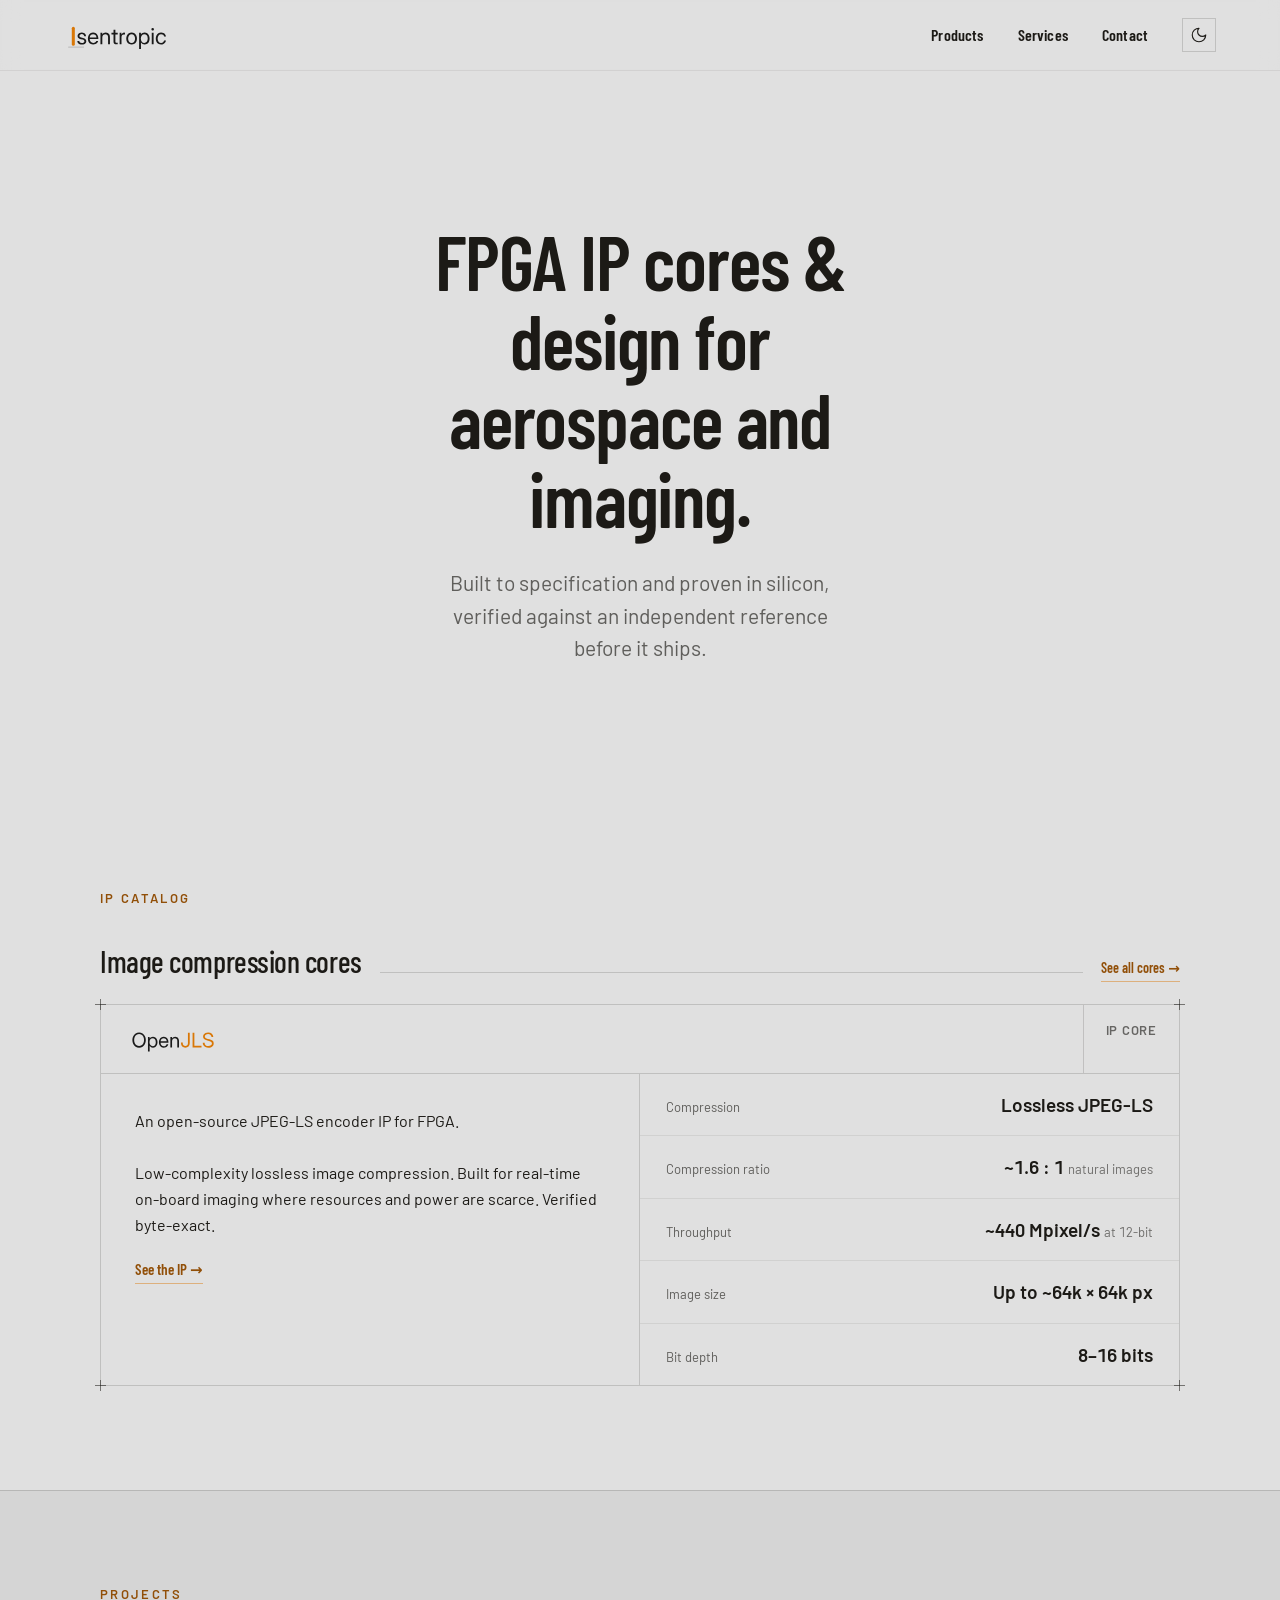
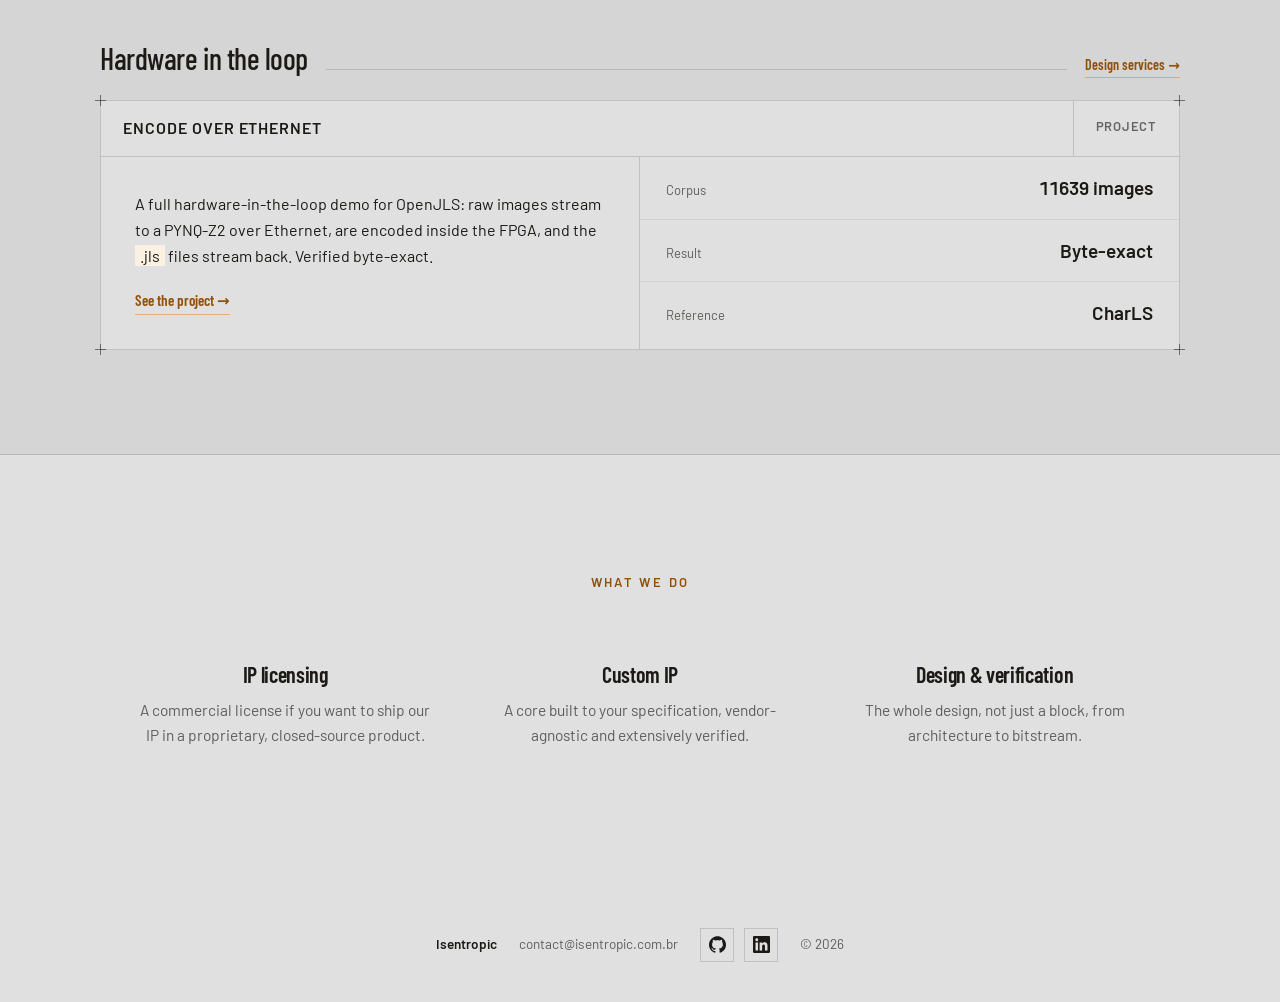
==== export/index.html @ cbfcae7f "Bump OpenJLS to v1.5 and refresh the figures ~440 MHz headline, latency, resources, verification cou" ====
<!doctype html>
<html lang="en">
<head>
<meta charset="utf-8">
<meta name="viewport" content="width=device-width, initial-scale=1">
<meta name="color-scheme" content="light dark">
<meta name="darkreader-lock">
<style>
/* Industry — design-system tokens and component classes. This file is the source of truth for the system's look; retune it here and see readme.md. */
@import url('https://fonts.googleapis.com/css2?family=Barlow:wght@400;500;700&family=Barlow+Condensed:wght@400;600&display=swap');

:root {
  --color-bg: #f2f2f3;
  --color-surface: #e9e9ea;
  --color-text: #1d1f20;
  --color-accent: #5980a6;
  --color-accent-2: #728fab;
  --color-divider: color-mix(in srgb, #1d1f20 16%, transparent);

  /* Tonal ramps — generated in OKLCH on one shared lightness scale, so the
     same step of any role matches the others in visual value. */
  --color-neutral-100: #f5f5f8;
  --color-neutral-200: #e7e7ea;
  --color-neutral-300: #d4d4d7;
  --color-neutral-400: #b7b7ba;
  --color-neutral-500: #98989b;
  --color-neutral-600: #7a7a7d;
  --color-neutral-700: #5d5d60;
  --color-neutral-800: #424244;
  --color-neutral-900: #2b2b2d;

  --color-accent-100: #eef6ff;
  --color-accent-200: #d6ebff;
  --color-accent-300: #b5d9fd;
  --color-accent-400: #94bce3;
  --color-accent-500: #749dc4;
  --color-accent-600: #597ea3;
  --color-accent-700: #416180;
  --color-accent-800: #2c455d;
  --color-accent-900: #1d2d3d;

  --color-accent-2-100: #eef6ff;
  --color-accent-2-200: #d6ebff;
  --color-accent-2-300: #bdd8f2;
  --color-accent-2-400: #9ebbd8;
  --color-accent-2-500: #7e9cb8;
  --color-accent-2-600: #627d98;
  --color-accent-2-700: #486077;
  --color-accent-2-800: #314457;
  --color-accent-2-900: #1f2d3a;

  --font-heading: "Barlow Condensed", system-ui, sans-serif;
  --font-heading-weight: 600;
  --font-body: "Barlow", system-ui, sans-serif;

  --space-1: 3.4px;
  --space-2: 6.8px;
  --space-3: 10.2px;
  --space-4: 13.6px;
  --space-6: 20.4px;
  --space-8: 27.2px;

  --radius-sm: 2px;
  --radius-md: 4px;
  --radius-lg: 7px;

  /* Elevation — derived from the ground: soft ink-tinted shadows on a
     light theme, a hairline edge + ambient darkness on a dark one. */
  --shadow-sm: 0 1px 2px color-mix(in srgb, #2b2b2d 14%, transparent);
  --shadow-md: 0 3px 10px color-mix(in srgb, #2b2b2d 16%, transparent);
  --shadow-lg: 0 12px 32px color-mix(in srgb, #2b2b2d 22%, transparent);
}

body {
  background: var(--color-bg);
  color: var(--color-text);
  font-family: var(--font-body);
}
h1, h2, h3, h4 { font-family: var(--font-heading); font-weight: var(--font-heading-weight); }

.blueprint {
  position: relative;
  border: 1px solid var(--color-divider);
  border-radius: 0;
}
/* The overlay image treatments (halftone, duotone) clip their overlay
   (overflow:hidden); a blueprint wrapper draws its registration marks
   outside the box, so when both classes share a wrapper the frame must
   win. */
.blueprint.halftone, .blueprint.plate, .blueprint.duotone { overflow: visible; }
.blueprint > .corner {
  position: absolute; width: 11px; height: 11px;
  color: color-mix(in srgb, var(--color-text) 55%, transparent);
}
.blueprint > .corner::before, .blueprint > .corner::after {
  content: ""; position: absolute; background: currentColor;
}
.blueprint > .corner::before { left: 5px; top: 0; width: 1px; height: 100%; }
.blueprint > .corner::after  { top: 5px; left: 0; width: 100%; height: 1px; }
.blueprint > .corner.tl { top: -6px; left: -6px; }
.blueprint > .corner.tr { top: -6px; right: -6px; }
.blueprint > .corner.bl { bottom: -6px; left: -6px; }
.blueprint > .corner.br { bottom: -6px; right: -6px; }

.duotone{position:relative;overflow:hidden}
.duotone::after{content:"";position:absolute;inset:0;pointer-events:none;
  background:var(--color-accent);mix-blend-mode:color}

/* ══════════════════════════════════════════════════════════════════════════
   Components — built with the tokens above. Plain CSS
   on plain HTML: no JavaScript, no build step. Each class is documented in
   readme.md and demonstrated in foundations/ and components/.
   ══════════════════════════════════════════════════════════════════════ */

*, *::before, *::after { box-sizing: border-box; }
body { margin: 0; font-size: 15px; line-height: 1.55; font-weight: 400; }
h1, h2, h3, h4, h5, h6 {
  font-family: var(--font-heading); font-weight: var(--font-heading-weight);
  line-height: 1.12; letter-spacing: -0.015em; margin: 0 0 var(--space-2);
}
h1 { font-size: 42px; }
h2 { font-size: 32px; }
h3 { font-size: 25px; }
h4 { font-size: 20px; }
h5 { font-size: 16px; }
h6 { font-size: 13px; }
h6 { letter-spacing: 0.08em; text-transform: uppercase; }
p { margin: 0 0 var(--space-3); }
a { color: var(--color-accent); text-underline-offset: 3px; }
img { display: block; max-width: 100%; }
figure { margin: 0; }
figcaption {
  font-size: 11px; margin-top: var(--space-1);
  color: color-mix(in srgb, var(--color-text) 55%, transparent);
}
.text-muted { color: color-mix(in srgb, var(--color-text) 55%, transparent); }
:focus { outline: none; }
:focus-visible { outline: 2px solid var(--color-accent); outline-offset: 2px; }
::selection { background: color-mix(in srgb, var(--color-accent) 30%, transparent); }

/* — rules — */
.hr {
  height: 1px; border: 0; margin: var(--space-4) 0;
  background: var(--color-divider);
}

/* — buttons — */
.btn {
  display: inline-flex; align-items: center; justify-content: center; gap: 6px;
  cursor: pointer; text-decoration: none;
  font-family: var(--font-heading); font-weight: var(--font-heading-weight);
  font-size: 14px; line-height: 1.2; color: var(--color-text); /* matches the .input's 14px —
     the pair sits side by side in sign-up rows */
  background: transparent; border: 1px solid transparent;
  padding: var(--space-2) calc(var(--space-3) * 1.2);
  border-radius: var(--radius-md);
}
.btn svg { display: block; }
.btn:disabled { opacity: 0.45; cursor: not-allowed; }
.btn-primary { background: var(--color-accent); color: var(--color-bg); }
.btn-primary:hover { background: var(--color-accent-600); }
.btn-primary:active { background: var(--color-accent-700); }
.btn-secondary { border-color: var(--color-divider); }
.btn-secondary:hover { background: color-mix(in srgb, var(--color-text) 7%, transparent); }
.btn-secondary:active { background: color-mix(in srgb, var(--color-text) 14%, transparent); }
.btn-ghost { color: var(--color-accent); padding-inline: var(--space-1); }
.btn-ghost:hover { background: color-mix(in srgb, var(--color-accent) 10%, transparent); }
.btn-ghost:active { background: color-mix(in srgb, var(--color-accent) 18%, transparent); }
.btn-icon { width: 36px; height: 36px; padding: 0; }
.btn-block { width: 100%; margin-top: var(--space-2); }

/* — forms — */
.field > label {
  display: block; font-size: 12px; margin-bottom: 5px;
  color: color-mix(in srgb, var(--color-text) 70%, transparent);
}
.input {
  width: 100%; min-height: 36px; padding: 6px 10px; font: inherit;
  font-size: 14px; color: var(--color-text); caret-color: var(--color-accent);
  background: var(--color-surface);
  border: 1px solid var(--color-divider); border-radius: var(--radius-md);
}
.input:hover { border-color: color-mix(in srgb, var(--color-text) 45%, transparent); }
.input:focus-visible { border-color: var(--color-accent); outline-offset: 0; }
textarea.input { min-height: 90px; resize: vertical; }
.radio { display: inline-flex; align-items: center; gap: 8px; cursor: pointer; font-size: 14px; }
.radio input, .seg-opt input {
  position: absolute; opacity: 0; width: 0; height: 0; pointer-events: none;
}
.radio .dot {
  width: 16px; height: 16px; flex: none; border-radius: 50%;
  border: 1.5px solid var(--color-divider);
}
.radio:hover .dot { border-color: var(--color-accent); }
.radio input:checked + .dot {
  border-color: var(--color-accent); background: var(--color-accent);
  box-shadow: inset 0 0 0 4px var(--color-bg);
}
.radio input:focus-visible + .dot { outline: 2px solid var(--color-accent); outline-offset: 2px; }
.seg {
  display: inline-flex; overflow: hidden;
  border: 1px solid var(--color-divider); border-radius: var(--radius-md);
}
.seg-opt {
  display: inline-flex; align-items: center; gap: 6px;
  padding: 7px 12px; font-size: 13px; cursor: pointer;
}
.seg-opt + .seg-opt { border-left: 1px solid var(--color-divider); }
.seg-opt:has(input:checked) { background: var(--color-accent); color: var(--color-bg); }
.seg-opt:not(:has(input:checked)):hover { background: color-mix(in srgb, var(--color-text) 7%, transparent); }
.seg-opt:has(input:focus-visible) { outline: 2px solid var(--color-accent); outline-offset: -2px; }

/* — cards — */
.card {
  display: flex; flex-direction: column; gap: var(--space-2);
  padding: var(--space-3); border-radius: var(--radius-md); background: var(--color-surface);
}
.card-kicker { font-size: 10px; letter-spacing: 0.1em; text-transform: uppercase; color: var(--color-accent); }
.card-title {
  font-family: var(--font-heading); font-weight: var(--font-heading-weight);
  font-size: 17px; line-height: 1.2;
}
.card-body { margin: 0; font-size: 13px; opacity: 0.8; flex: 1; }
.card-meta {
  display: flex; align-items: center; gap: 6px; font-size: 11px;
  color: color-mix(in srgb, var(--color-text) 50%, transparent);
}
.elev-sm { box-shadow: var(--shadow-sm); }
.elev-md { box-shadow: var(--shadow-md); }
.elev-lg { box-shadow: var(--shadow-lg); }

/* — tags — */
.tag {
  display: inline-flex; align-items: center; font-size: 11px;
  letter-spacing: 0.02em; padding: 3px 10px;
  border-radius: calc(var(--radius-md) * 0.75);
}
.tag-accent { background: var(--color-accent-100); color: var(--color-accent-800); }
.tag-accent-2 { background: var(--color-accent-2-100); color: var(--color-accent-2-800); }
.tag-neutral { background: var(--color-neutral-100); color: var(--color-neutral-800); }
.tag-outline { border: 1px solid var(--color-accent); color: var(--color-accent); }

/* — navigation — */
.nav {
  display: flex; align-items: center; gap: var(--space-4);
  padding: var(--space-3) var(--space-4);
  border-bottom: none;
}
.nav-brand {
  font-family: var(--font-heading); font-weight: var(--font-heading-weight);
  font-size: 18px; margin-right: auto;
}
.nav a { color: inherit; text-decoration: none; font-size: 14px; }
.nav a:hover, .nav a[aria-current='page'] { color: var(--color-accent); }

/* — tables — */
.table { width: 100%; border-collapse: collapse; font-size: 14px; }
.table th {
  text-align: left; font-size: 11px; letter-spacing: 0.08em; text-transform: uppercase;
  color: color-mix(in srgb, var(--color-text) 60%, transparent);
  padding: var(--space-2); border-bottom: 1px solid var(--color-divider);
}
.table td {
  padding: var(--space-2);
  border-bottom: 1px solid color-mix(in srgb, var(--color-text) 8%, transparent);
}
.table tbody tr:hover { background: color-mix(in srgb, var(--color-text) 4%, transparent); }

/* — dialog — */
.dialog-backdrop {
  position: fixed; inset: 0; display: grid; place-items: center;
  padding: var(--space-4);
  background: color-mix(in srgb, var(--color-neutral-900) 50%, transparent);
}
.dialog {
  width: min(440px, 100%); display: flex; flex-direction: column; gap: var(--space-3);
  padding: var(--space-4); border-radius: var(--radius-lg);
  background: var(--color-surface); box-shadow: var(--shadow-lg);
}
.dialog-title {
  font-family: var(--font-heading); font-weight: var(--font-heading-weight);
  font-size: 20px;
}
.dialog-body { font-size: 14px; opacity: 0.85; }
.dialog-actions { display: flex; justify-content: flex-end; gap: var(--space-2); margin-top: var(--space-2); }

/* — blueprint frame: components are wireframe objects (see .blueprint
     and .corner above) — square, transparent, hairline-bordered — */
.card, .btn, .input, .tag, .seg, .dialog { border-radius: 0; }
.card, .dialog { background: transparent; border: 1px solid var(--color-divider); }
.btn { border: 1px solid var(--color-divider); }
.btn-primary { border-color: var(--color-accent); }
.btn-ghost { border-color: transparent; }


/* isentropic — site chrome and layout.
   Tokens come from the Industry design system (_ds/industry-…/styles.css).
   Nothing here invents color, type or spacing: it only adds page-level
   chrome the system has no component for. */

:root{ --edge:clamp(28px,5vw,88px); }

/* Warm retune of the Industry palette.
   Industry's structure, type and components are untouched — only the color
   tokens are re-pointed, which is how the system says to change its look.
   Steel #5980a6 on cool grey becomes amber on neutral grey; the ramps keep
   Industry's perceptual lightness steps so every component still resolves.
   Note: amber is a light accent, so the solid primary button carries a
   near-black label (5.46:1) rather than a white one (3.3:1 — fails AA).
   The light ground is #e0e0e0, a step darker than the paper it replaced, so
   accent-700 (link text) is darkened to #914f08 to hold 4.78:1 against it. */
:root{
  --color-bg:#e0e0e0; --color-surface:#d5d5d5; --color-text:#1c1a16;
  --color-divider:color-mix(in srgb,#1c1a16 16%,transparent);

  --color-accent:#d97706;
  --color-accent-100:#faf1e3; --color-accent-200:#f5dcb9; --color-accent-300:#edc187;
  --color-accent-400:#e5a04a; --color-accent-500:#d97706; --color-accent-600:#bd6706;
  --color-accent-700:#914f08; --color-accent-800:#6f3d0c; --color-accent-900:#48290c;

  --color-accent-2:#d97706;
  --color-accent-2-100:#faf1e3; --color-accent-2-200:#f5dcb9; --color-accent-2-300:#edc187;
  --color-accent-2-400:#e5a04a; --color-accent-2-500:#d97706; --color-accent-2-600:#bd6706;
  --color-accent-2-700:#9a5408; --color-accent-2-800:#6f3d0c; --color-accent-2-900:#48290c;

  --color-neutral-100:#f4f0ea; --color-neutral-200:#e8e1d6; --color-neutral-300:#d7cdbe;
  --color-neutral-400:#bcaf9c; --color-neutral-500:#9d907c; --color-neutral-600:#7e7362;
  --color-neutral-700:#605749; --color-neutral-800:#443e34; --color-neutral-900:#2c2820;
}

/* ---- large-display scaling ----
   Every size in this sheet and in Industry's tokens is in px, so a 2560px
   display renders the same physical page as a 1440px one: the measure holds,
   half the screen becomes margin and the type reads small. Zooming the root
   scales the whole board at once — type, spacing, hairlines and the plate
   frames all keep their exact proportions, which retuning tokens one by one
   would not. Steps are gentle and only start above the design width. */
@media (min-width:1680px){ html{ zoom:1.12; } }
@media (min-width:2000px){ html{ zoom:1.25; } }
@media (min-width:2400px){ html{ zoom:1.38; } }
@media (min-width:3000px){ html{ zoom:1.55; } }

:root{color-scheme:light;}
html[data-theme="dark"]{color-scheme:dark;}

/* ---- dark theme ----
   Same retune move as the block above: only color tokens are re-pointed, so
   every Industry component and every color-mix() in this sheet resolves
   without change. The ground goes warm near-black and the ink warm paper.

   The accent ramp is not simply reversed — each step is set to do its job on
   the dark ground, matching the role it plays on the light one:
     100–300  tinted fills and hovers      -> deep, so they sit under the text
     400      button hover (lightens)      -> lighter than the base
     600      button pressed (deepens)     -> deeper than the base
     700      accent text, links, tags     -> light amber, 8.9:1 on the ground
     800      link hover (lifts further)   -> lighter still
   The solid primary button keeps a near-black label in both themes. */
html[data-theme="dark"]{
  --color-bg:#16130e; --color-surface:#1f1b14; --color-text:#e0e0e0;
  --color-divider:color-mix(in srgb,#e0e0e0 16%,transparent);

  --color-accent:#e08b23;
  --color-accent-100:#2a1c0b; --color-accent-200:#3d280d; --color-accent-300:#5c3d12;
  --color-accent-400:#f0bd7c; --color-accent-500:#e08b23; --color-accent-600:#c07216;
  --color-accent-700:#eeb367; --color-accent-800:#f5d1a3; --color-accent-900:#faead6;

  --color-accent-2:#e08b23;
  --color-accent-2-100:#2a1c0b; --color-accent-2-200:#3d280d; --color-accent-2-300:#5c3d12;
  --color-accent-2-400:#f0bd7c; --color-accent-2-500:#e08b23; --color-accent-2-600:#c07216;
  --color-accent-2-700:#eeb367; --color-accent-2-800:#f5d1a3; --color-accent-2-900:#faead6;

  --color-neutral-100:#1b1813; --color-neutral-200:#272319; --color-neutral-300:#3a3428;
  --color-neutral-400:#524a3a; --color-neutral-500:#7a7060; --color-neutral-600:#9d9382;
  --color-neutral-700:#bdb4a2; --color-neutral-800:#d9d1c2; --color-neutral-900:#efe9dd;
}
/* The amber fill is light in both themes, so its label stays near-black. */
html[data-theme="dark"] .btn-lg,
html[data-theme="dark"] .btn-lg:hover,
html[data-theme="dark"] .btn-lg:active,
html[data-theme="dark"] .btn-primary,
html[data-theme="dark"] .btn-primary:hover,
html[data-theme="dark"] .btn-primary:active{color:#16130e;}
/* Photographs are lit for paper; ease them back on the dark ground. */
html[data-theme="dark"] .bench-panel img{filter:brightness(0.84) contrast(1.04);}

html{scroll-behavior:smooth;}
body{background:var(--color-bg);color:var(--color-text);margin:0;-webkit-font-smoothing:antialiased;text-wrap:pretty;}
a{color:var(--color-accent-700);}
a:hover{color:var(--color-accent-800);}

/* ---- chrome ---- */
.site-nav{display:flex;align-items:center;gap:36px;}
/* The wordmark is a flat SVG with baked ink, so it ships in two cuts. */
.wm-dark{display:none;}
html[data-theme="dark"] .wm-light{display:none;}
html[data-theme="dark"] .wm-dark{display:block;}
.theme-btn{display:inline-grid;place-items:center;width:34px;height:34px;padding:0;border:1px solid var(--color-divider);background:transparent;color:var(--color-text);cursor:pointer;border-radius:0;transition:background .18s,border-color .18s,color .18s;}
.theme-btn > svg{grid-area:1/1;}
.theme-btn:hover{background:color-mix(in srgb,var(--color-accent) 12%,transparent);border-color:var(--color-accent);color:var(--color-accent-700);}
.theme-btn:focus-visible{outline:2px solid var(--color-accent);outline-offset:2px;}
.theme-btn .ico-sun{display:none;}
html[data-theme="dark"] .theme-btn .ico-sun{display:block;}
html[data-theme="dark"] .theme-btn .ico-moon{display:none;}
.nav-links{display:flex;align-items:center;gap:34px;}
.nlink{position:relative;color:var(--color-text);text-decoration:none;font-family:var(--font-heading);font-size:16px;font-weight:var(--font-heading-weight);letter-spacing:0.01em;transition:color .18s;}
.nlink:hover,.nlink[data-active]{color:var(--color-accent-700);}
.cta{color:var(--color-accent-700);text-decoration:none;font-family:var(--font-heading);font-weight:var(--font-heading-weight);border-bottom:1px solid color-mix(in srgb,var(--color-accent) 45%,transparent);padding-bottom:2px;transition:border-color .18s;}
.cta:hover{border-color:var(--color-accent);}
.hero-h{font-family:var(--font-heading);font-weight:var(--font-heading-weight);font-size:clamp(44px,6.6vw,76px);line-height:1.04;}
.sec-num{font-size:12px;letter-spacing:0.16em;text-transform:uppercase;color:var(--color-accent-700);font-weight:600;font-feature-settings:'tnum' 1;}
.kicker{font-size:12px;letter-spacing:0.16em;text-transform:uppercase;color:var(--color-accent-700);font-weight:600;}
.wrap{max-width:940px;margin:0 auto;}

/* ---- social ---- */
.social{display:inline-flex;align-items:center;gap:10px;}
.sico{display:inline-grid;place-items:center;width:34px;height:34px;border:1px solid var(--color-divider);color:var(--color-text);text-decoration:none;transition:background .18s,border-color .18s,color .18s;}
.sico:hover{background:color-mix(in srgb,var(--color-accent) 12%,transparent);border-color:var(--color-accent);color:var(--color-accent-700);}
.sico:focus-visible{outline:2px solid var(--color-accent);outline-offset:2px;}

/* ---- controls ---- */
.btn-lg{position:relative;display:inline-flex;align-items:center;justify-content:center;gap:8px;font-family:var(--font-heading);font-weight:var(--font-heading-weight);font-size:17px;letter-spacing:0.01em;padding:15px 32px;text-decoration:none;background:var(--color-accent);color:var(--color-text);border:1px solid var(--color-accent);border-radius:0;transition:background .18s,border-color .18s;}
.btn-lg:hover{background:var(--color-accent-400);border-color:var(--color-accent-400);color:var(--color-text);}
.btn-lg:active{background:var(--color-accent-600);border-color:var(--color-accent-600);color:var(--color-text);}
.btn-lg:focus-visible{outline:2px solid var(--color-accent);outline-offset:3px;}
.caro-btn{display:inline-flex;align-items:center;justify-content:center;width:44px;height:44px;border:1px solid var(--color-divider);background:transparent;cursor:pointer;color:var(--color-text);transition:background .18s,border-color .18s;}
.caro-btn:hover{background:color-mix(in srgb,var(--color-accent) 10%,transparent);border-color:var(--color-accent);}
.caro-btn:focus-visible{outline:2px solid var(--color-accent);outline-offset:2px;}
.dot{width:28px;height:28px;display:inline-grid;place-items:center;padding:0;border:0;background:none;cursor:pointer;appearance:none;-webkit-appearance:none;}
.dot::before{content:"";width:9px;height:9px;border:1px solid var(--color-accent-700);background:transparent;transition:background .18s;}
.dot[data-on="1"]::before{background:var(--color-accent-700);}
.dot:focus-visible{outline:2px solid var(--color-accent);outline-offset:0;}

/* Same pairing problem as .btn-lg: Industry's .btn-primary is an accent fill
   with a --color-bg label, which on the warm amber measures 2.80:1. The label
   goes dark (5.45:1) and hover lightens rather than darkens, to suit it. */
.btn-primary{color:var(--color-text);}
.btn-primary:hover{background:var(--color-accent-400);border-color:var(--color-accent-400);color:var(--color-text);}
.btn-primary:active{background:var(--color-accent-600);border-color:var(--color-accent-600);color:var(--color-text);}

/* Industry's .tag-outline draws label and border in --color-accent. On the
   warm ground that measures 2.80:1 — below AA for an 11px label and below the
   3:1 UI-boundary minimum. The system's own rule is that paragraph-size accent
   text takes a deep ramp step, so tags use accent-700 (5.07:1). */
.tag-outline{color:var(--color-accent-700);border-color:var(--color-accent-700);}

/* ---- tables ---- */
.spec-tbl{width:100%;border-collapse:collapse;}
.spec-tbl td{padding:15px 0;border-bottom:1px solid color-mix(in srgb,var(--color-text) 9%,transparent);vertical-align:baseline;font-size:15.5px;line-height:1.5;}
.spec-tbl td:first-child{width:34%;color:color-mix(in srgb,var(--color-text) 62%,transparent);padding-right:24px;}
.spec-tbl td:last-child{font-weight:500;}
.spec-tbl tr:last-child td{border-bottom:0;}

/* ---- image plates: Industry duotone inside a blueprint frame ---- */
.plate-fig{margin:0;display:flex;flex-direction:column;gap:12px;}
.bench-pair{display:grid;grid-template-columns:1fr 1fr;gap:1px;background:var(--color-divider);}
.bench-panel{position:relative;overflow:hidden;min-width:0;}
.bench-panel .duotone{width:100%;height:100%;}
.bench-panel img{width:100%;height:100%;object-fit:cover;display:block;}
.bench-tag{position:absolute;left:10px;bottom:9px;z-index:2;font-size:11px;letter-spacing:0.13em;
  text-transform:uppercase;font-weight:600;color:var(--color-bg);
  background:color-mix(in srgb,var(--color-neutral-900) 82%,transparent);padding:4px 8px;}
.bench-link{position:absolute;z-index:3;left:50%;top:50%;transform:translate(-50%,-50%);
  font-size:11px;letter-spacing:0.16em;text-transform:uppercase;font-weight:600;
  color:var(--color-text);background:var(--color-bg);padding:5px 9px;
  border:1px solid var(--color-accent-700);white-space:nowrap;}
@media (max-width:640px){
  .bench-pair{grid-template-columns:1fr;}
  .bench-panel{height:210px !important;}
}
/* Charts hold their own minimum width: below it the axis labels stop being
   legible, so the figure pans horizontally instead of shrinking to nothing. */
.chart-scroll{overflow-x:auto;overflow-y:hidden;-webkit-overflow-scrolling:touch;}
.chart-scroll > svg{min-width:620px;}
.plate-fig > .plate-cap{order:-1;}
.plate-cap{font-size:12px;letter-spacing:0.14em;text-transform:uppercase;color:color-mix(in srgb,var(--color-text) 66%,transparent);font-weight:600;}

/* ---- layout primitives (in CSS so they can collapse responsively) ---- */
.g-2{display:grid;grid-template-columns:1fr 1fr;}
.g-3{display:grid;grid-template-columns:repeat(3,1fr);}
.g-5{display:grid;grid-template-columns:repeat(5,1fr);}
.g-split{display:grid;grid-template-columns:1.15fr 0.85fr;}
.cell{padding:44px;}
.cell-m{padding:38px;}
.cell-s{padding:34px;}
.divide-r{border-right:1px solid var(--color-divider);}

@media(max-width:980px){
  /* 5 stages never divide evenly into 3 or 2 columns — let the last one span
     the remainder so the strip doesn't end on a dead tile. */
  .g-5{grid-template-columns:repeat(3,1fr);}
  .g-5 > :last-child{grid-column:span 2;}
}
@media(max-width:900px){
  .g-2,.g-3,.g-split{grid-template-columns:1fr;}
  .divide-r{border-right:0;border-bottom:1px solid var(--color-divider);}
}
@media(max-width:700px){
  .site-nav{flex-wrap:wrap;gap:8px 24px;}
  .nav-links{width:100%;gap:26px;}
  .g-5{grid-template-columns:1fr 1fr;}
}
@media(max-width:640px){
  .cell,.cell-m,.cell-s{padding:26px 22px;}
  .spec-tbl td:first-child{width:42%;padding-right:16px;}
}
@media(max-width:460px){
  .g-5{grid-template-columns:1fr;}
  .g-5 > :last-child{grid-column:auto;}
}

</style>
<script>
/* isentropic — theme switch.
   Applies the saved (or system) theme to <html data-theme> before the page
   paints, and delegates clicks on any [data-theme-toggle] control. Loaded
   from every page's <helmet>; the guard keeps the listener single. */
(function () {
  var KEY = 'isentropic-theme';
  var root = document.documentElement;
  var saved = null;
  try { saved = localStorage.getItem(KEY); } catch (e) {}
  var system = window.matchMedia && matchMedia('(prefers-color-scheme: dark)').matches ? 'dark' : 'light';
  root.setAttribute('data-theme', saved === 'dark' || saved === 'light' ? saved : system);

  if (window.__isentropicThemeBound) return;
  window.__isentropicThemeBound = true;
  document.addEventListener('click', function (e) {
    var btn = e.target && e.target.closest && e.target.closest('[data-theme-toggle]');
    if (!btn) return;
    var next = root.getAttribute('data-theme') === 'dark' ? 'light' : 'dark';
    root.setAttribute('data-theme', next);
    try { localStorage.setItem(KEY, next); } catch (err) {}
  });
})();
</script>
<link rel="icon" href="assets/isentropic-icon-512.png">
<title>Isentropic — FPGA IP cores &amp; design for aerospace and imaging</title>
<meta name="description" content="Isentropic builds high-technology FPGA hardware for imaging and aerospace: FPGA design &amp; verification services and licensable IP cores including OpenJLS, a JPEG-LS encoder for FPGAs.">
<link rel="canonical" href="https://isentropic.com.br/">
<meta property="og:type" content="website">
<meta property="og:site_name" content="Isentropic">
<meta property="og:title" content="Isentropic — FPGA IP cores &amp; design for aerospace and imaging">
<meta property="og:description" content="FPGA design &amp; verification and IP cores for imaging and aerospace, built with engineering rigor.">
<meta property="og:image" content="https://isentropic.com.br/assets/og-card.png">
<meta property="og:image:width" content="1200">
<meta property="og:image:height" content="630">
<meta property="og:image:type" content="image/png">
<meta property="og:image:alt" content="Isentropic — FPGA IP cores &amp; design for aerospace and imaging">
<meta property="og:url" content="https://isentropic.com.br/">
<meta name="twitter:card" content="summary_large_image">
<meta name="twitter:image" content="https://isentropic.com.br/assets/og-card.png">
<meta name="twitter:image:alt" content="Isentropic — FPGA IP cores &amp; design for aerospace and imaging">
<script type="application/ld+json">
{"@context":"https://schema.org","@type":"Organization","name":"Isentropic","url":"https://isentropic.com.br/","logo":"https://isentropic.com.br/assets/isentropic-icon-512.png","sameAs":["https://github.com/isentropic-fpga","https://www.linkedin.com/company/isentropic-fpga/"],"email":"contact@isentropic.com.br","description":"FPGA design & verification and IP cores for the imaging and aerospace industry.","knowsAbout":["FPGA design","Hardware verification","JPEG-LS","Image compression","Aerospace electronics"]}
</script>
<link rel="preconnect" href="https://fonts.googleapis.com">
<link rel="preconnect" href="https://fonts.gstatic.com" crossorigin="">
</head>
<body>
<div style="min-height:100%;display:flex;flex-direction:column;">
  <nav class="site-nav" style="padding:14px var(--edge);position:sticky;top:0;background:color-mix(in srgb,var(--color-bg) 88%,transparent);backdrop-filter:blur(10px);z-index:10;border-bottom:1px solid color-mix(in srgb,var(--color-text) 7%,transparent);">
    <a href="/" aria-label="Isentropic — home" style="margin-right:auto;display:flex;align-items:center;"><img class="wm-light" src="assets/isentropic-wordmark.svg" alt="" style="height:42px;"><img class="wm-dark" src="assets/isentropic-wordmark-dark.svg" alt="" style="height:42px;"></a>
    <div class="nav-links">
      <a href="/products" class="nlink">Products</a>
      <a href="/services" class="nlink">Services</a>
      <a href="/contact" class="nlink">Contact</a>
      <button type="button" class="theme-btn" data-theme-toggle="" aria-label="Switch color theme" title="Switch color theme">
        <svg class="ico-moon" width="18" height="18" viewBox="0 0 24 24" fill="none" stroke="currentColor" stroke-width="1.5" stroke-linecap="round" stroke-linejoin="round" aria-hidden="true"><path d="M12 3a6 6 0 0 0 9 9 9 9 0 1 1-9-9Z"></path></svg>
        <svg class="ico-sun" width="18" height="18" viewBox="0 0 24 24" fill="none" stroke="currentColor" stroke-width="1.5" stroke-linecap="round" stroke-linejoin="round" aria-hidden="true"><circle cx="12" cy="12" r="4"></circle><path d="M12 2v2"></path><path d="M12 20v2"></path><path d="m4.93 4.93 1.41 1.41"></path><path d="m17.66 17.66 1.41 1.41"></path><path d="M2 12h2"></path><path d="M20 12h2"></path><path d="m6.34 17.66-1.41 1.41"></path><path d="m19.07 4.93-1.41 1.41"></path></svg>
      </button>
    </div>
  </nav>

  <!-- HERO -->
  <section style="padding:150px var(--edge) 130px;display:flex;flex-direction:column;align-items:center;text-align:center;gap:30px;">
    <h1 class="hero-h" style="margin:0;max-width:16ch;">FPGA IP cores &amp; design for aerospace and imaging.</h1>
    <p style="font-size:clamp(18px,2vw,21px);line-height:1.55;font-weight:400;margin:0;max-width:34ch;color:color-mix(in srgb,var(--color-text) 66%,transparent);">Built to specification and proven in silicon, verified against an independent reference before it ships.</p>
    
  </section>


  <!-- INTRO -->
  

  <!-- IP CATALOG -->
  <section style="padding:96px var(--edge) 104px;">
    <div style="max-width:1080px;margin:0 auto;display:flex;flex-direction:column;gap:40px;">
      <h2 style="font-family:var(--font-body);margin:0;font-size:13px;letter-spacing:0.18em;text-transform:uppercase;color:var(--color-accent-700);font-weight:600;">IP catalog</h2>

      <div style="display:flex;flex-direction:column;gap:22px;">
        <div style="display:flex;align-items:baseline;gap:18px;">
          <h3 style="margin:0;font-size:clamp(24px,3vw,30px);font-weight:500;white-space:nowrap;">Image compression cores</h3>
          <span style="flex:1;height:1px;background:var(--color-divider);"></span>
          <a href="/products" class="cta" style="font-size:14px;white-space:nowrap;">See all cores →</a>
        </div>

          <article style="box-sizing:border-box;">
            <div class="blueprint" style="background:var(--color-bg);">
              <i class="corner tl"></i><i class="corner tr"></i><i class="corner bl"></i><i class="corner br"></i>
              <header style="display:flex;flex-wrap:wrap;align-items:stretch;border-bottom:1px solid var(--color-divider);">
                <span style="flex:1;min-width:16ch;padding:15px 22px;font-size:13px;letter-spacing:0.06em;text-transform:uppercase;font-weight:600;display:flex;align-items:center;"><img class="wm-light" src="assets/openjls-wordmark.svg" alt="OpenJLS" style="height:38px;"><img class="wm-dark" src="assets/openjls-wordmark-dark.svg" alt="OpenJLS" style="height:38px;"></span>
                <span style="border-left:1px solid var(--color-divider);padding:15px 22px;font-size:13px;letter-spacing:0.06em;text-transform:uppercase;font-weight:600;color:color-mix(in srgb,var(--color-text) 62%,transparent);white-space:nowrap;">IP Core</span>
              </header>
              <div class="g-2">
                <div class="cell-s divide-r" style="display:flex;flex-direction:column;gap:20px;">
                  <p style="font-size:16px;line-height:1.62;margin:0;">An open-source JPEG-LS encoder IP for FPGA.<br><br>Low-complexity lossless image compression. Built for real-time on-board imaging where resources and power are scarce. Verified byte-exact.</p>
                  <a href="/openjls" class="cta" style="font-size:15px;align-self:flex-start;">See the IP →</a>
                </div>
                <dl style="margin:0;">
                  <div style="display:flex;justify-content:space-between;align-items:baseline;padding:16px 26px;border-bottom:1px solid color-mix(in srgb,var(--color-text) 8%,transparent);">
                    <dt style="font-size:13px;color:color-mix(in srgb,var(--color-text) 66%,transparent);">Compression</dt>
                    <dd style="margin:0;font-size:19px;font-weight:600;">Lossless JPEG-LS</dd>
                  </div>
                  <div style="display:flex;justify-content:space-between;align-items:baseline;padding:16px 26px;border-bottom:1px solid color-mix(in srgb,var(--color-text) 8%,transparent);">
                    <dt style="font-size:13px;color:color-mix(in srgb,var(--color-text) 66%,transparent);">Compression ratio</dt>
                    <dd style="margin:0;font-size:19px;font-weight:600;font-feature-settings:'tnum' 1;">~1.6 : 1 <span style="font-size:13px;font-weight:400;color:color-mix(in srgb,var(--color-text) 58%,transparent);">natural images</span></dd>
                  </div>
                  <div style="display:flex;justify-content:space-between;align-items:baseline;padding:16px 26px;border-bottom:1px solid color-mix(in srgb,var(--color-text) 8%,transparent);">
                    <dt style="font-size:13px;color:color-mix(in srgb,var(--color-text) 66%,transparent);">Throughput</dt>
                    <dd style="margin:0;font-size:19px;font-weight:600;font-feature-settings:'tnum' 1;">~440 Mpixel/s <span style="font-size:13px;font-weight:400;color:color-mix(in srgb,var(--color-text) 58%,transparent);">at 12&#8209;bit</span></dd>
                  </div>
                  <div style="display:flex;justify-content:space-between;align-items:baseline;padding:16px 26px;border-bottom:1px solid color-mix(in srgb,var(--color-text) 8%,transparent);">
                    <dt style="font-size:13px;color:color-mix(in srgb,var(--color-text) 66%,transparent);">Image size</dt>
                    <dd style="margin:0;font-size:19px;font-weight:600;font-feature-settings:'tnum' 1;">Up to ~64k × 64k px</dd>
                  </div>
                  <div style="display:flex;justify-content:space-between;align-items:baseline;padding:16px 26px;">
                    <dt style="font-size:13px;color:color-mix(in srgb,var(--color-text) 66%,transparent);">Bit depth</dt>
                    <dd style="margin:0;font-size:19px;font-weight:600;font-feature-settings:'tnum' 1;">8–16 bits</dd>
                  </div>
                </dl>
              </div>
            </div>
          </article>
      </div>
    </div>
  </section>

  <!-- PROJECTS -->
  <section style="background:var(--color-surface);border-top:1px solid var(--color-divider);border-bottom:1px solid var(--color-divider);padding:96px var(--edge) 104px;">
    <div style="max-width:1080px;margin:0 auto;display:flex;flex-direction:column;gap:40px;">
      <h2 style="font-family:var(--font-body);margin:0;font-size:13px;letter-spacing:0.18em;text-transform:uppercase;color:var(--color-accent-700);font-weight:600;">Projects</h2>

      <div style="display:flex;flex-direction:column;gap:22px;">
        <div style="display:flex;align-items:baseline;gap:18px;">
          <h3 style="margin:0;font-size:clamp(24px,3vw,30px);font-weight:500;white-space:nowrap;">Hardware in the loop</h3>
          <span style="flex:1;height:1px;background:var(--color-divider);"></span>
          <a href="/services" class="cta" style="font-size:14px;white-space:nowrap;">Design services →</a>
        </div>

          <article style="box-sizing:border-box;">
            <div class="blueprint" style="background:var(--color-bg);">
              <i class="corner tl"></i><i class="corner tr"></i><i class="corner bl"></i><i class="corner br"></i>
              <header style="display:flex;flex-wrap:wrap;align-items:stretch;border-bottom:1px solid var(--color-divider);">
                <span style="flex: 1; min-width: 16ch; padding: 15px 22px; font-size: 16px; letter-spacing: 0.06em; text-transform: uppercase; font-weight: 600">Encode Over Ethernet</span>
                <span style="border-left:1px solid var(--color-divider);padding:15px 22px;font-size:13px;letter-spacing:0.06em;text-transform:uppercase;font-weight:600;color:color-mix(in srgb,var(--color-text) 62%,transparent);white-space:nowrap;">Project</span>
              </header>
              <div class="g-2">
                <div class="cell-s divide-r" style="display:flex;flex-direction:column;gap:20px;">
                  <p style="font-size:16px;line-height:1.62;margin:0;">A full hardware-in-the-loop demo for OpenJLS: raw images stream to a PYNQ-Z2 over Ethernet, are encoded inside the FPGA, and the <code style="font-family: inherit; background: var(--color-accent-100); padding: 1px 5px;">.jls</code>&nbsp;files stream back. Verified byte-exact.</p>
                  <a href="/services" class="cta" style="font-size:15px;align-self:flex-start;">See the project →</a>
                </div>
                <dl style="margin:0;">
                  <div style="display:flex;justify-content:space-between;align-items:baseline;padding:16px 26px;border-bottom:1px solid color-mix(in srgb,var(--color-text) 8%,transparent);">
                    <dt style="font-size:13px;color:color-mix(in srgb,var(--color-text) 66%,transparent);">Corpus</dt>
                    <dd style="margin:0;font-size:19px;font-weight:600;font-feature-settings:'tnum' 1;">11639 images</dd>
                  </div>
                  <div style="display:flex;justify-content:space-between;align-items:baseline;padding:16px 26px;border-bottom:1px solid color-mix(in srgb,var(--color-text) 8%,transparent);">
                    <dt style="font-size:13px;color:color-mix(in srgb,var(--color-text) 66%,transparent);">Result</dt>
                    <dd style="margin:0;font-size:19px;font-weight:600;">Byte-exact</dd>
                  </div>
                  <div style="display:flex;justify-content:space-between;align-items:baseline;padding:16px 26px;">
                    <dt style="font-size:13px;color:color-mix(in srgb,var(--color-text) 66%,transparent);">Reference</dt>
                    <dd style="margin:0;font-size:19px;font-weight:600;">CharLS</dd>
                  </div>
                </dl>
              </div>
            </div>
          </article>
      </div>
    </div>
  </section>

  <!-- WHAT WE DO -->
  <section style="padding:120px var(--edge) 140px;display:flex;flex-direction:column;align-items:center;gap:72px;">
    <h2 style="font-family:var(--font-body);margin:0;white-space:nowrap;font-size:13px;letter-spacing:0.18em;text-transform:uppercase;color:var(--color-accent-700);font-weight:600;">What we do</h2>
    <div class="g-3" style="gap:clamp(40px,5vw,72px);max-width:1000px;">
      <div style="display:flex;flex-direction:column;gap:12px;text-align:center;">
        <h3 style="font-size:22px;margin:0;">IP licensing</h3>
        <p style="font-size:15.5px;line-height:1.6;margin:0;color:color-mix(in srgb,var(--color-text) 66%,transparent);">A commercial license if you want to ship our IP in a proprietary, closed-source product.</p>
      </div>
      <div style="display:flex;flex-direction:column;gap:12px;text-align:center;">
        <h3 style="font-size:22px;margin:0;">Custom IP</h3>
        <p style="font-size:15.5px;line-height:1.6;margin:0;color:color-mix(in srgb,var(--color-text) 66%,transparent);">A core built to your specification, vendor-agnostic and extensively verified.</p>
      </div>
      <div style="display:flex;flex-direction:column;gap:12px;text-align:center;">
        <h3 style="font-size:22px;margin:0;">Design &amp; verification</h3>
        <p style="font-size:15.5px;line-height:1.6;margin:0;color:color-mix(in srgb,var(--color-text) 66%,transparent);">The whole design, not just a block, from architecture to bitstream.</p>
      </div>
    </div>
  </section>

  <!-- FOOTER -->
  <footer style="margin-top:auto;display:flex;flex-wrap:wrap;justify-content:center;align-items:center;gap:22px;padding:40px var(--edge);font-size:13.5px;color:color-mix(in srgb,var(--color-text) 66%,transparent);">
    <span style="font-weight:600;color:var(--color-text);">Isentropic</span>
    <a href="mailto:contact@isentropic.com.br" style="color:inherit;text-decoration:none;">contact@isentropic.com.br</a>
    <span class="social">
      <a href="https://github.com/isentropic-fpga" target="_blank" rel="noopener" class="sico" aria-label="Isentropic on GitHub" title="GitHub"><svg width="17" height="17" viewBox="0 0 24 24" fill="currentColor" aria-hidden="true"><path d="M12 .297c-6.63 0-12 5.373-12 12 0 5.303 3.438 9.8 8.205 11.385.6.113.82-.258.82-.577 0-.285-.01-1.04-.015-2.04-3.338.724-4.042-1.61-4.042-1.61C4.422 18.07 3.633 17.7 3.633 17.7c-1.087-.744.084-.729.084-.729 1.205.084 1.838 1.236 1.838 1.236 1.07 1.835 2.809 1.305 3.495.998.108-.776.417-1.305.76-1.605-2.665-.3-5.466-1.332-5.466-5.93 0-1.31.465-2.38 1.235-3.22-.135-.303-.54-1.523.105-3.176 0 0 1.005-.322 3.3 1.23.96-.267 1.98-.399 3-.405 1.02.006 2.04.138 3 .405 2.28-1.552 3.285-1.23 3.285-1.23.645 1.653.24 2.873.12 3.176.765.84 1.23 1.91 1.23 3.22 0 4.61-2.805 5.625-5.475 5.92.42.36.81 1.096.81 2.22 0 1.606-.015 2.896-.015 3.286 0 .315.21.69.825.57C20.565 22.092 24 17.592 24 12.297c0-6.627-5.373-12-12-12"></path></svg></a>
      <a href="https://www.linkedin.com/company/isentropic-fpga/" target="_blank" rel="noopener" class="sico" aria-label="Isentropic on LinkedIn" title="LinkedIn"><svg width="17" height="17" viewBox="0 0 24 24" fill="currentColor" aria-hidden="true"><path d="M20.447 20.452h-3.554v-5.569c0-1.328-.027-3.037-1.852-3.037-1.853 0-2.136 1.445-2.136 2.939v5.667H9.351V9h3.414v1.561h.046c.477-.9 1.637-1.85 3.37-1.85 3.601 0 4.267 2.37 4.267 5.455v6.286zM5.337 7.433c-1.144 0-2.063-.926-2.063-2.065 0-1.138.92-2.063 2.063-2.063 1.14 0 2.064.925 2.064 2.063 0 1.139-.925 2.065-2.064 2.065zm1.782 13.019H3.555V9h3.564v11.452zM22.225 0H1.771C.792 0 0 .774 0 1.729v20.542C0 23.227.792 24 1.771 24h20.451C23.2 24 24 23.227 24 22.271V1.729C24 .774 23.2 0 22.222 0h.003z"></path></svg></a>
    </span>
    <span>© 2026</span>
  </footer>
</div>
</body>
</html>
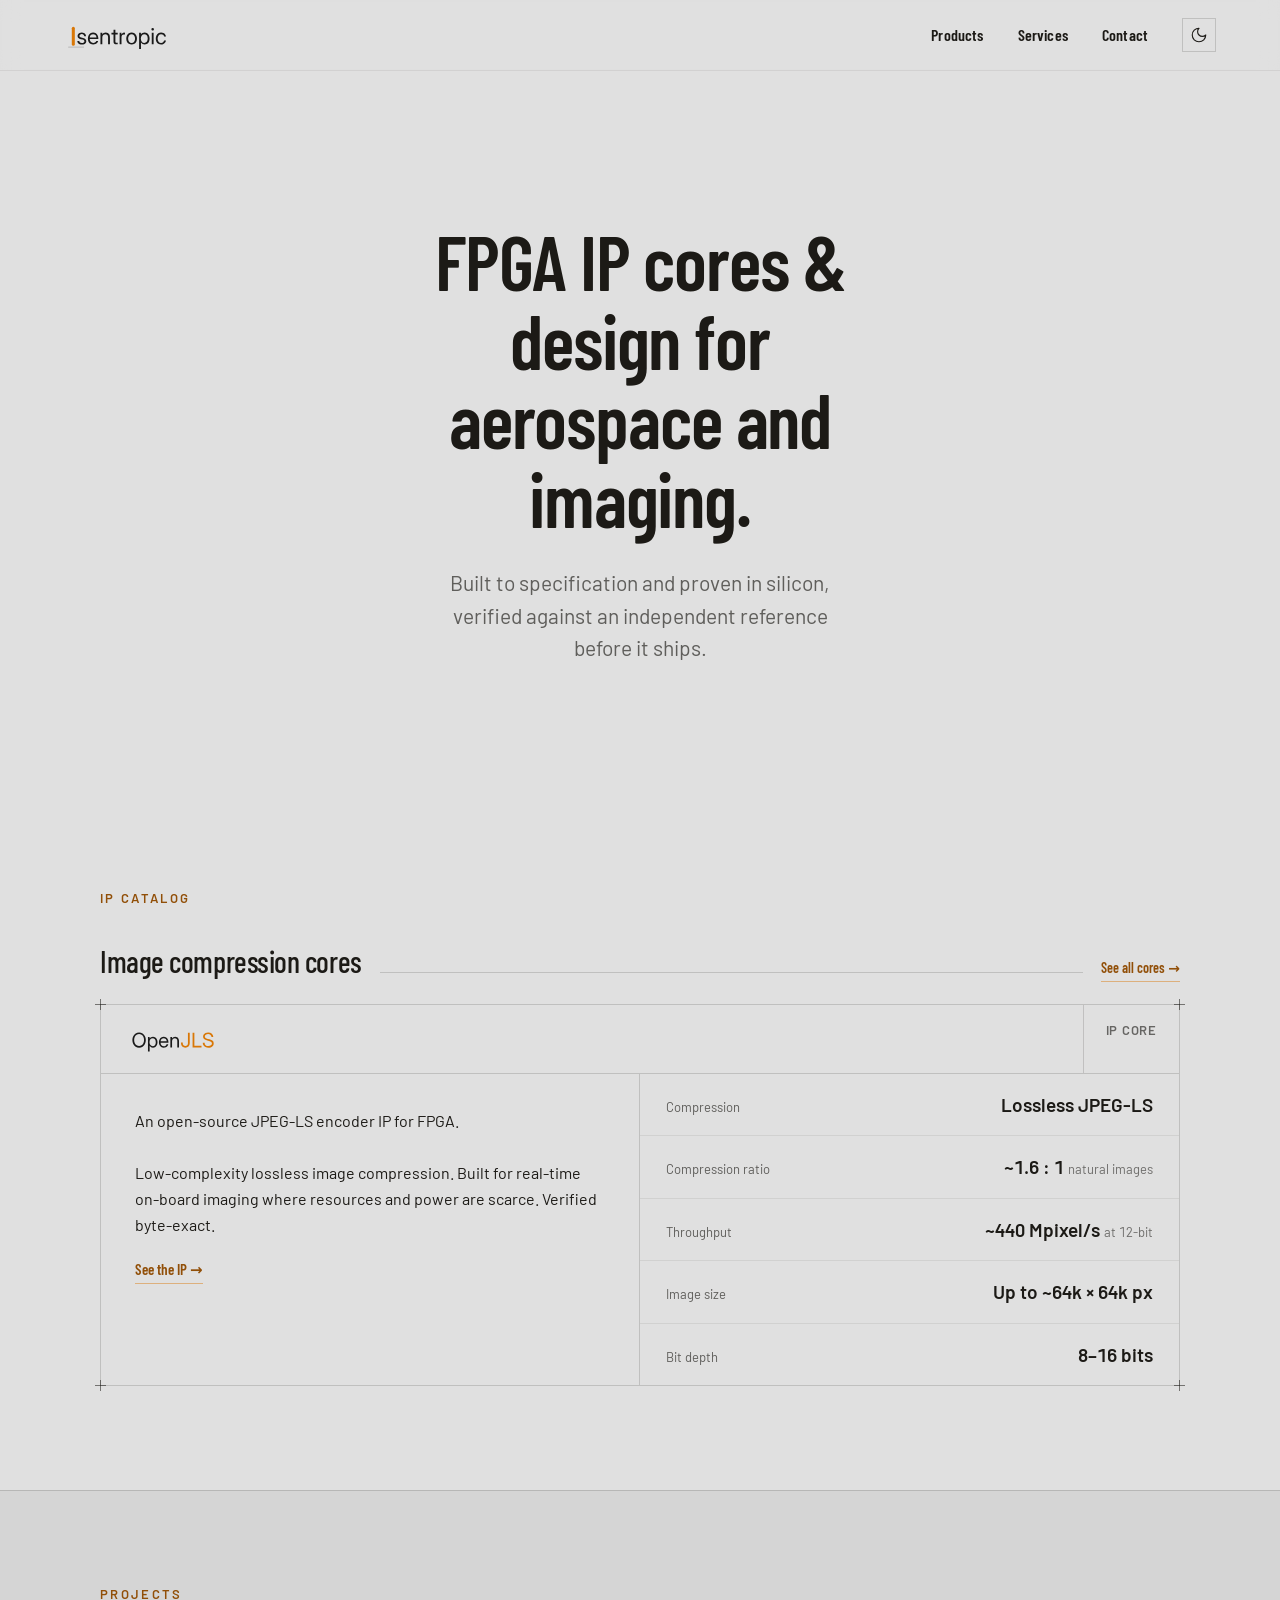
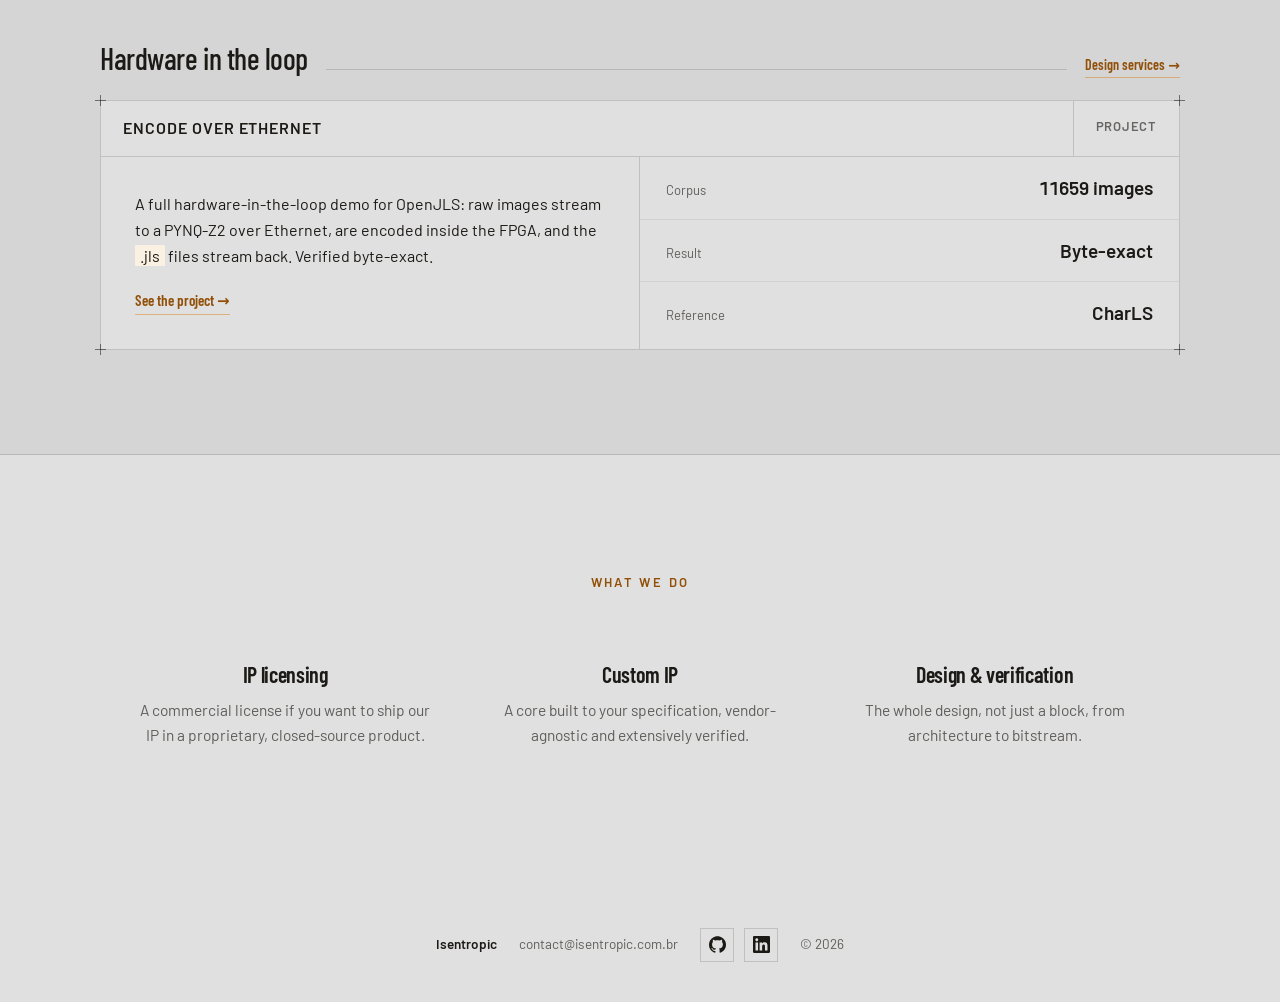
==== commit 68ebf365: "Bump OpenJLS to v1.5.1 and refresh the figures Add the Formal verification row (396/396 checks).  Co" ====
--- a/export/index.html
+++ b/export/index.html
@@ -663,7 +663,7 @@
                 <dl style="margin:0;">
                   <div style="display:flex;justify-content:space-between;align-items:baseline;padding:16px 26px;border-bottom:1px solid color-mix(in srgb,var(--color-text) 8%,transparent);">
                     <dt style="font-size:13px;color:color-mix(in srgb,var(--color-text) 66%,transparent);">Corpus</dt>
-                    <dd style="margin:0;font-size:19px;font-weight:600;font-feature-settings:'tnum' 1;">11639 images</dd>
+                    <dd style="margin:0;font-size:19px;font-weight:600;font-feature-settings:'tnum' 1;">11659 images</dd>
                   </div>
                   <div style="display:flex;justify-content:space-between;align-items:baseline;padding:16px 26px;border-bottom:1px solid color-mix(in srgb,var(--color-text) 8%,transparent);">
                     <dt style="font-size:13px;color:color-mix(in srgb,var(--color-text) 66%,transparent);">Result</dt>
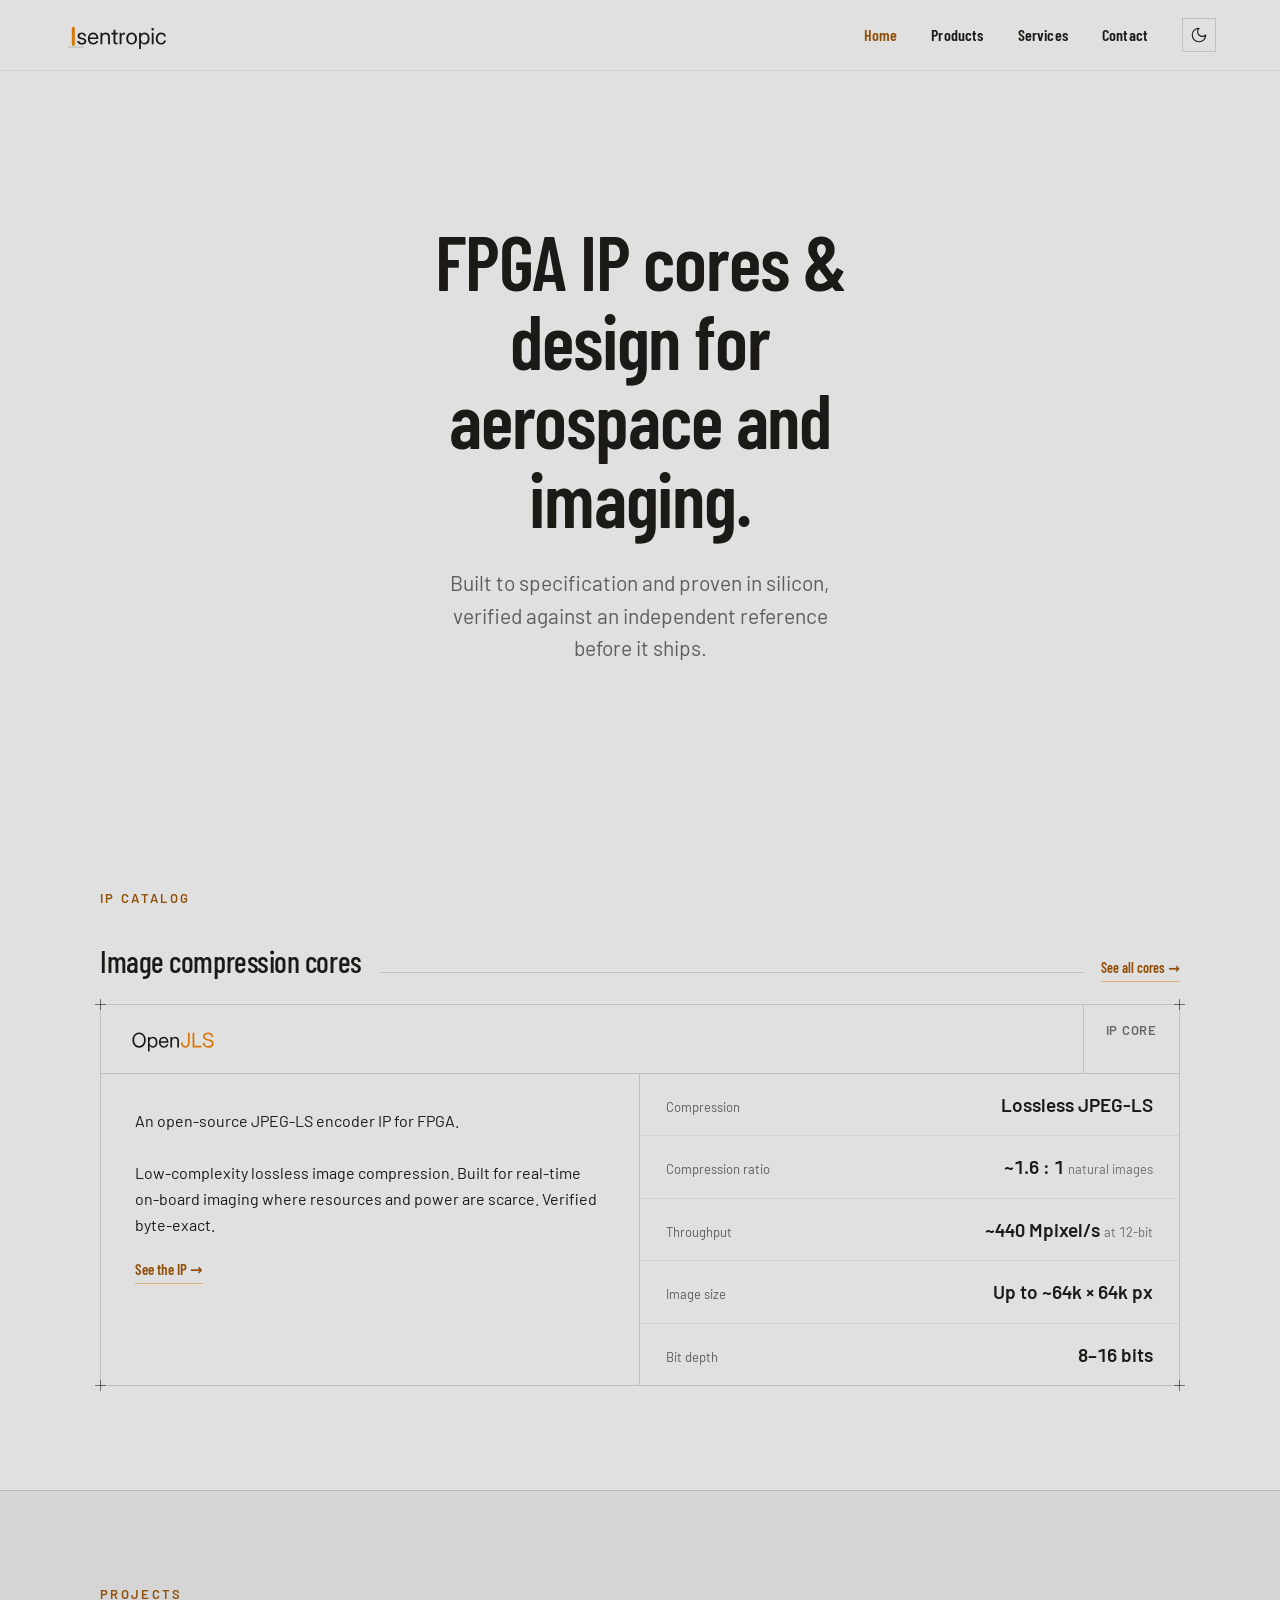
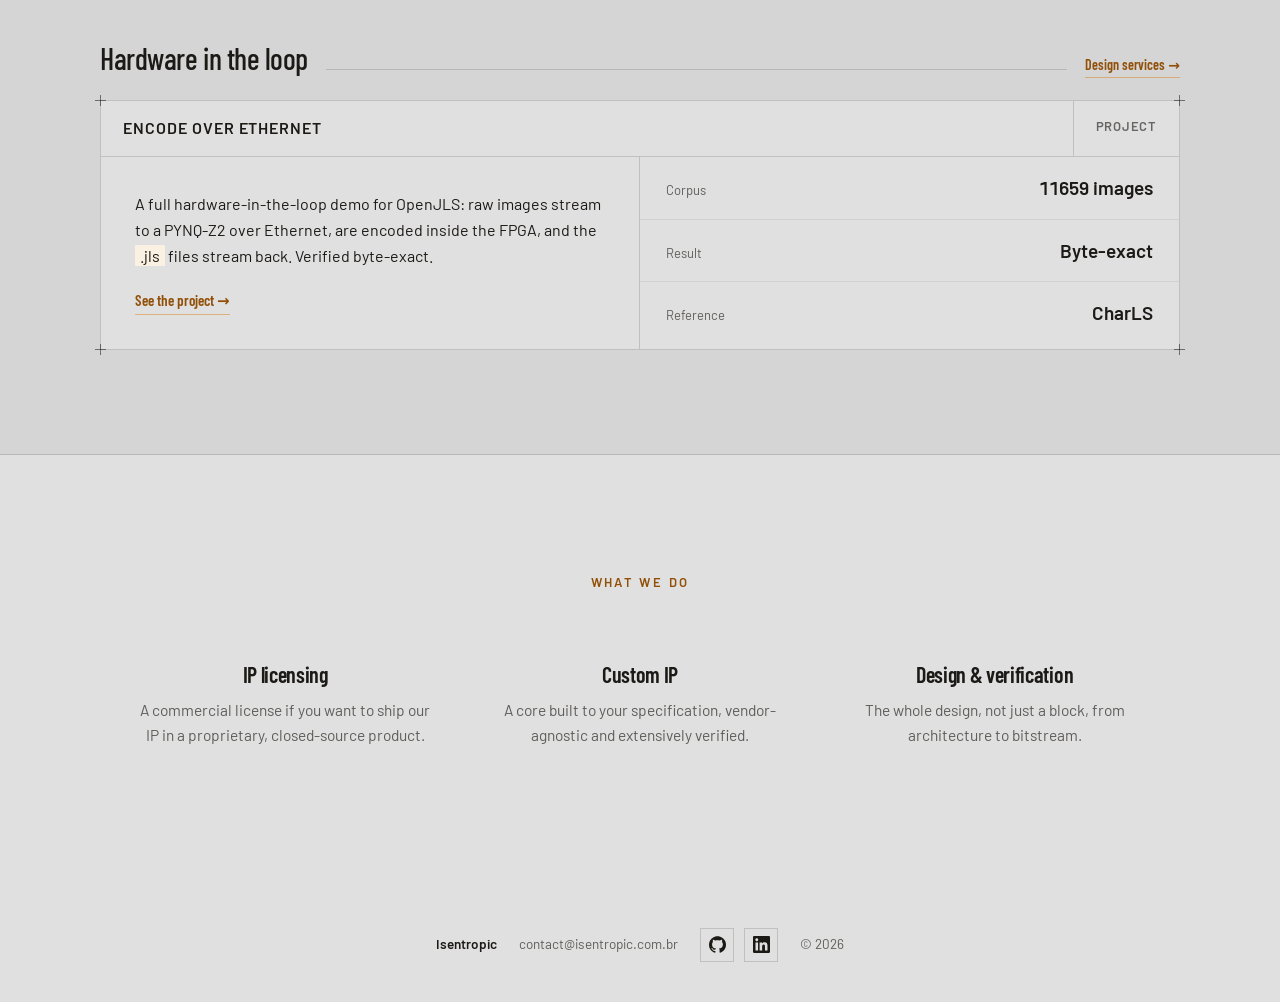
==== commit 8294052c: "Restyle section headings and split the OpenJLS performance section - Section labels become accent he" ====
--- a/export/index.html
+++ b/export/index.html
@@ -408,7 +408,8 @@
 .cta{color:var(--color-accent-700);text-decoration:none;font-family:var(--font-heading);font-weight:var(--font-heading-weight);border-bottom:1px solid color-mix(in srgb,var(--color-accent) 45%,transparent);padding-bottom:2px;transition:border-color .18s;}
 .cta:hover{border-color:var(--color-accent);}
 .hero-h{font-family:var(--font-heading);font-weight:var(--font-heading-weight);font-size:clamp(44px,6.6vw,76px);line-height:1.04;}
-.sec-num{font-size:12px;letter-spacing:0.16em;text-transform:uppercase;color:var(--color-accent-700);font-weight:600;font-feature-settings:'tnum' 1;}
+.sec-head{font-size:clamp(26px,3.2vw,36px);margin:0;display:flex;align-items:baseline;gap:16px;color:var(--color-accent-700);}
+.sec-no{color:color-mix(in srgb,var(--color-accent-700) 45%,transparent);font-feature-settings:'tnum' 1;}
 .kicker{font-size:12px;letter-spacing:0.16em;text-transform:uppercase;color:var(--color-accent-700);font-weight:600;}
 .wrap{max-width:940px;margin:0 auto;}
 
@@ -474,6 +475,13 @@
 .chart-scroll > svg{min-width:620px;}
 .plate-fig > .plate-cap{order:-1;}
 .plate-cap{font-size:12px;letter-spacing:0.14em;text-transform:uppercase;color:color-mix(in srgb,var(--color-text) 66%,transparent);font-weight:600;}
+.chart-cap{font-size:18px;letter-spacing:0;text-transform:none;color:var(--color-text);display:flex;align-items:baseline;gap:12px;flex-wrap:wrap;}
+.fig-no{color:color-mix(in srgb,var(--color-accent-700) 70%,transparent);font-feature-settings:'tnum' 1;}
+.sweep-head{display:flex;flex-direction:column;gap:10px;border-top:1px solid color-mix(in srgb,var(--color-text) 20%,transparent);padding-top:30px;margin-top:20px;}
+.sweep-title{font-size:22px;margin:0;display:flex;align-items:baseline;gap:12px;}
+.num-title{display:flex;align-items:baseline;gap:0.45em;}
+.sweep-num{color:color-mix(in srgb,var(--color-accent-700) 70%,transparent);font-feature-settings:'tnum' 1;}
+.sweep-lead{font-size:16.5px;line-height:1.62;margin:0;max-width:74ch;color:color-mix(in srgb,var(--color-text) 78%,transparent);}
 
 /* ---- layout primitives (in CSS so they can collapse responsively) ---- */
 .g-2{display:grid;grid-template-columns:1fr 1fr;}
@@ -562,6 +570,7 @@
   <nav class="site-nav" style="padding:14px var(--edge);position:sticky;top:0;background:color-mix(in srgb,var(--color-bg) 88%,transparent);backdrop-filter:blur(10px);z-index:10;border-bottom:1px solid color-mix(in srgb,var(--color-text) 7%,transparent);">
     <a href="/" aria-label="Isentropic — home" style="margin-right:auto;display:flex;align-items:center;"><img class="wm-light" src="assets/isentropic-wordmark.svg" alt="" style="height:42px;"><img class="wm-dark" src="assets/isentropic-wordmark-dark.svg" alt="" style="height:42px;"></a>
     <div class="nav-links">
+      <a href="/" class="nlink" data-active="">Home</a>
       <a href="/products" class="nlink">Products</a>
       <a href="/services" class="nlink">Services</a>
       <a href="/contact" class="nlink">Contact</a>
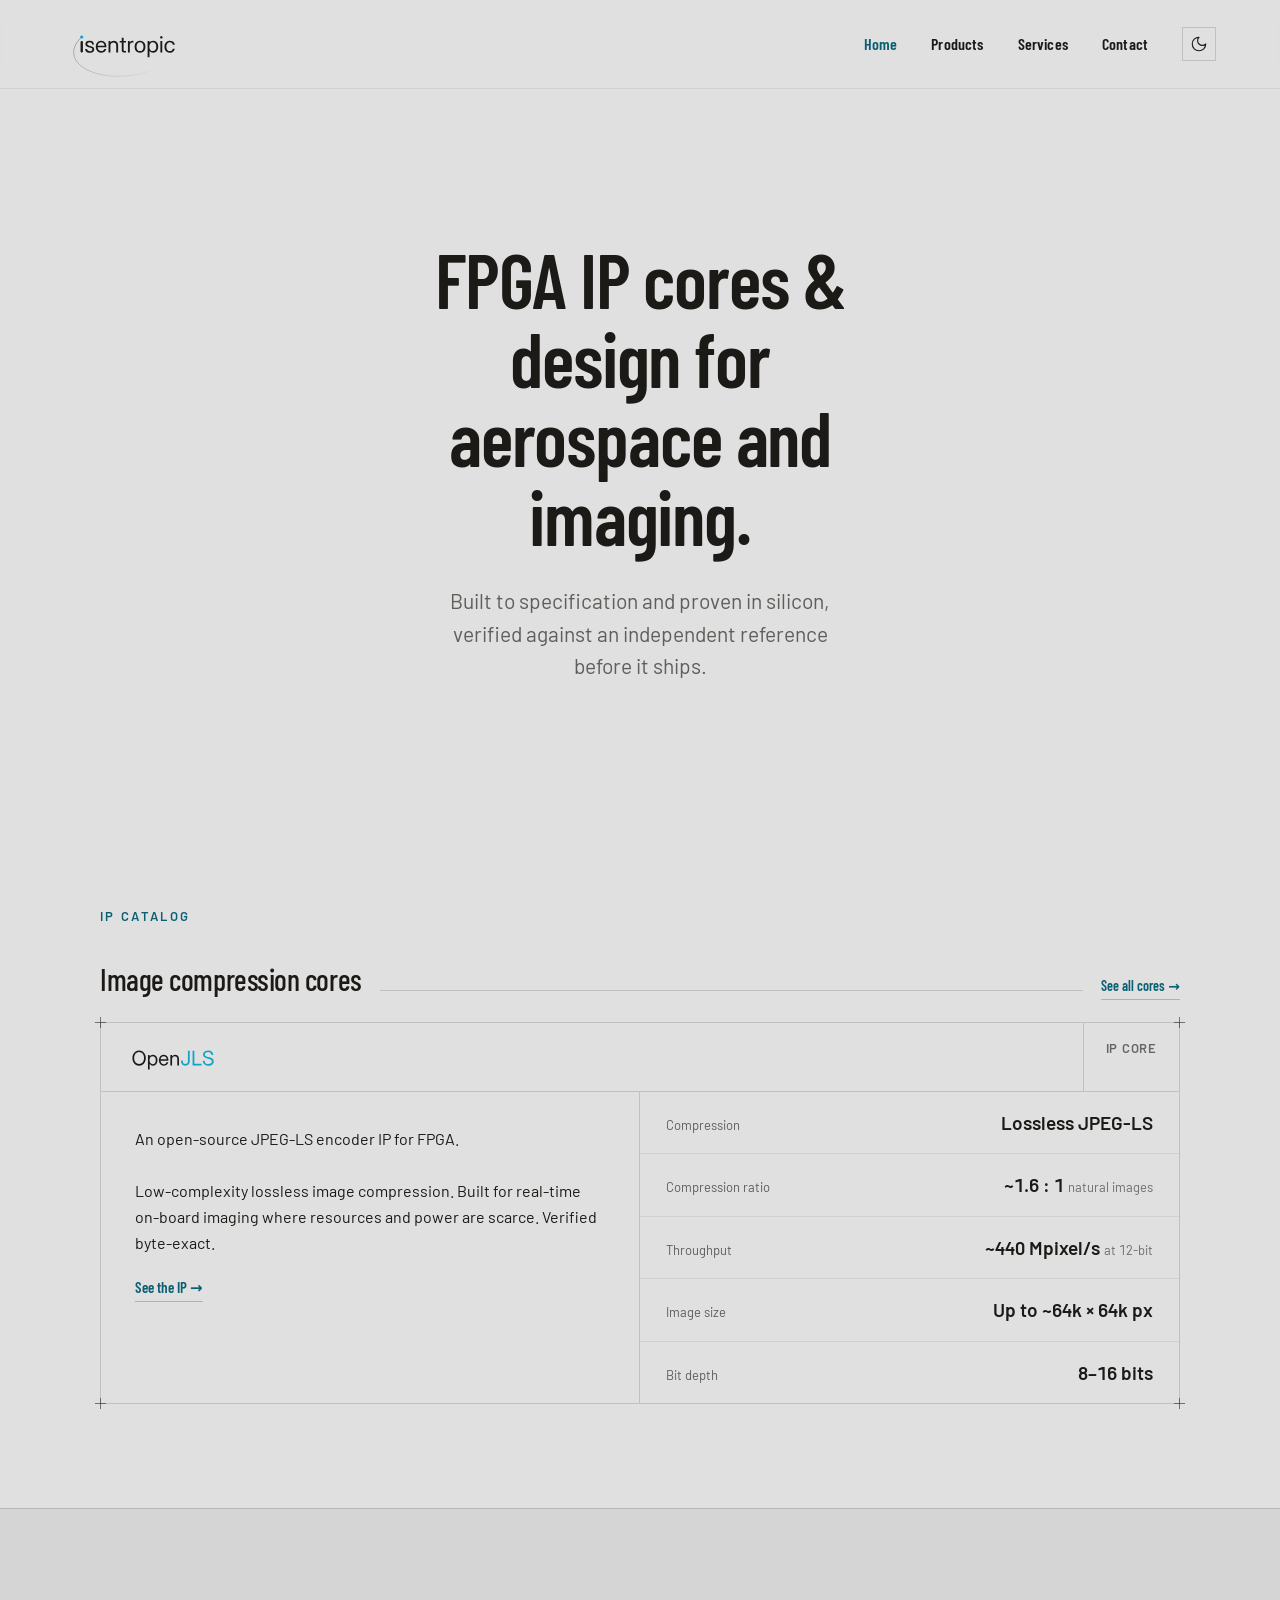
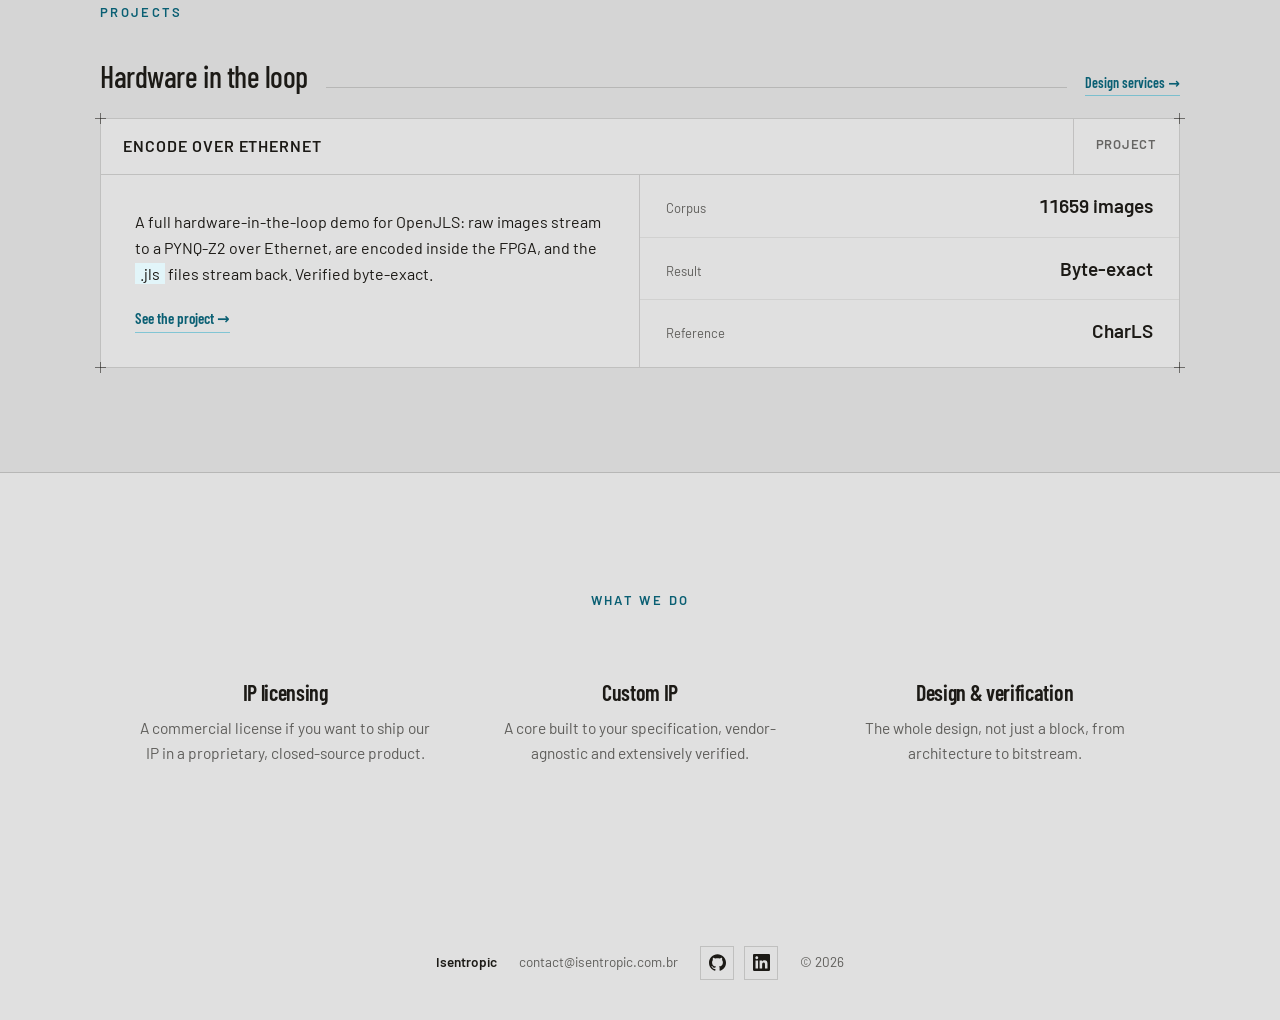
==== commit 0fd397a7: "Rebrand: cyan accent, orbit wordmark and icon Co-Authored-By: Claude Opus 5.5 <noreply@anthropic.com" ====
--- a/export/index.html
+++ b/export/index.html
@@ -303,25 +303,25 @@
 /* Warm retune of the Industry palette.
    Industry's structure, type and components are untouched — only the color
    tokens are re-pointed, which is how the system says to change its look.
-   Steel #5980a6 on cool grey becomes amber on neutral grey; the ramps keep
+   Steel #5980a6 on cool grey becomes cyan on neutral grey; the ramps keep
    Industry's perceptual lightness steps so every component still resolves.
-   Note: amber is a light accent, so the solid primary button carries a
-   near-black label (5.46:1) rather than a white one (3.3:1 — fails AA).
+   Note: cyan is a light accent, so the solid primary button carries a
+   near-black label (5.97:1) rather than a white one (2.6:1 — fails AA).
    The light ground is #e0e0e0, a step darker than the paper it replaced, so
-   accent-700 (link text) is darkened to #914f08 to hold 4.78:1 against it. */
+   accent-700 (link text) is darkened to #0a5f73 to hold 5.49:1 against it. */
 :root{
   --color-bg:#e0e0e0; --color-surface:#d5d5d5; --color-text:#1c1a16;
   --color-divider:color-mix(in srgb,#1c1a16 16%,transparent);
 
-  --color-accent:#d97706;
-  --color-accent-100:#faf1e3; --color-accent-200:#f5dcb9; --color-accent-300:#edc187;
-  --color-accent-400:#e5a04a; --color-accent-500:#d97706; --color-accent-600:#bd6706;
-  --color-accent-700:#914f08; --color-accent-800:#6f3d0c; --color-accent-900:#48290c;
-
-  --color-accent-2:#d97706;
-  --color-accent-2-100:#faf1e3; --color-accent-2-200:#f5dcb9; --color-accent-2-300:#edc187;
-  --color-accent-2-400:#e5a04a; --color-accent-2-500:#d97706; --color-accent-2-600:#bd6706;
-  --color-accent-2-700:#9a5408; --color-accent-2-800:#6f3d0c; --color-accent-2-900:#48290c;
+  --color-accent:#0ea5c6;
+  --color-accent-100:#e2f5f9; --color-accent-200:#b7e6f0; --color-accent-300:#7fd2e5;
+  --color-accent-400:#3fbcd8; --color-accent-500:#0ea5c6; --color-accent-600:#0b8aa6;
+  --color-accent-700:#0a5f73; --color-accent-800:#0a4a5a; --color-accent-900:#08323d;
+
+  --color-accent-2:#0ea5c6;
+  --color-accent-2-100:#e2f5f9; --color-accent-2-200:#b7e6f0; --color-accent-2-300:#7fd2e5;
+  --color-accent-2-400:#3fbcd8; --color-accent-2-500:#0ea5c6; --color-accent-2-600:#0b8aa6;
+  --color-accent-2-700:#0a5f73; --color-accent-2-800:#0a4a5a; --color-accent-2-900:#08323d;
 
   --color-neutral-100:#f4f0ea; --color-neutral-200:#e8e1d6; --color-neutral-300:#d7cdbe;
   --color-neutral-400:#bcaf9c; --color-neutral-500:#9d907c; --color-neutral-600:#7e7362;
@@ -353,28 +353,28 @@
      100–300  tinted fills and hovers      -> deep, so they sit under the text
      400      button hover (lightens)      -> lighter than the base
      600      button pressed (deepens)     -> deeper than the base
-     700      accent text, links, tags     -> light amber, 8.9:1 on the ground
+     700      accent text, links, tags     -> light cyan, 11.2:1 on the ground
      800      link hover (lifts further)   -> lighter still
    The solid primary button keeps a near-black label in both themes. */
 html[data-theme="dark"]{
   --color-bg:#16130e; --color-surface:#1f1b14; --color-text:#e0e0e0;
   --color-divider:color-mix(in srgb,#e0e0e0 16%,transparent);
 
-  --color-accent:#e08b23;
-  --color-accent-100:#2a1c0b; --color-accent-200:#3d280d; --color-accent-300:#5c3d12;
-  --color-accent-400:#f0bd7c; --color-accent-500:#e08b23; --color-accent-600:#c07216;
-  --color-accent-700:#eeb367; --color-accent-800:#f5d1a3; --color-accent-900:#faead6;
-
-  --color-accent-2:#e08b23;
-  --color-accent-2-100:#2a1c0b; --color-accent-2-200:#3d280d; --color-accent-2-300:#5c3d12;
-  --color-accent-2-400:#f0bd7c; --color-accent-2-500:#e08b23; --color-accent-2-600:#c07216;
-  --color-accent-2-700:#eeb367; --color-accent-2-800:#f5d1a3; --color-accent-2-900:#faead6;
+  --color-accent:#22b4d4;
+  --color-accent-100:#0a2128; --color-accent-200:#0c3039; --color-accent-300:#114554;
+  --color-accent-400:#6bcfe6; --color-accent-500:#22b4d4; --color-accent-600:#1595b2;
+  --color-accent-700:#7fd6ea; --color-accent-800:#b0e6f2; --color-accent-900:#daf3f9;
+
+  --color-accent-2:#22b4d4;
+  --color-accent-2-100:#0a2128; --color-accent-2-200:#0c3039; --color-accent-2-300:#114554;
+  --color-accent-2-400:#6bcfe6; --color-accent-2-500:#22b4d4; --color-accent-2-600:#1595b2;
+  --color-accent-2-700:#7fd6ea; --color-accent-2-800:#b0e6f2; --color-accent-2-900:#daf3f9;
 
   --color-neutral-100:#1b1813; --color-neutral-200:#272319; --color-neutral-300:#3a3428;
   --color-neutral-400:#524a3a; --color-neutral-500:#7a7060; --color-neutral-600:#9d9382;
   --color-neutral-700:#bdb4a2; --color-neutral-800:#d9d1c2; --color-neutral-900:#efe9dd;
 }
-/* The amber fill is light in both themes, so its label stays near-black. */
+/* The cyan fill is light in both themes, so its label stays near-black. */
 html[data-theme="dark"] .btn-lg,
 html[data-theme="dark"] .btn-lg:hover,
 html[data-theme="dark"] .btn-lg:active,
@@ -433,16 +433,16 @@
 .dot:focus-visible{outline:2px solid var(--color-accent);outline-offset:0;}
 
 /* Same pairing problem as .btn-lg: Industry's .btn-primary is an accent fill
-   with a --color-bg label, which on the warm amber measures 2.80:1. The label
-   goes dark (5.45:1) and hover lightens rather than darkens, to suit it. */
+   with a --color-bg label, which on the cyan measures 2.20:1. The label
+   goes dark (5.97:1) and hover lightens rather than darkens, to suit it. */
 .btn-primary{color:var(--color-text);}
 .btn-primary:hover{background:var(--color-accent-400);border-color:var(--color-accent-400);color:var(--color-text);}
 .btn-primary:active{background:var(--color-accent-600);border-color:var(--color-accent-600);color:var(--color-text);}
 
 /* Industry's .tag-outline draws label and border in --color-accent. On the
-   warm ground that measures 2.80:1 — below AA for an 11px label and below the
+   ground that measures 2.20:1 — below AA for an 11px label and below the
    3:1 UI-boundary minimum. The system's own rule is that paragraph-size accent
-   text takes a deep ramp step, so tags use accent-700 (5.07:1). */
+   text takes a deep ramp step, so tags use accent-700 (5.49:1). */
 .tag-outline{color:var(--color-accent-700);border-color:var(--color-accent-700);}
 
 /* ---- tables ---- */
@@ -568,7 +568,7 @@
 <body>
 <div style="min-height:100%;display:flex;flex-direction:column;">
   <nav class="site-nav" style="padding:14px var(--edge);position:sticky;top:0;background:color-mix(in srgb,var(--color-bg) 88%,transparent);backdrop-filter:blur(10px);z-index:10;border-bottom:1px solid color-mix(in srgb,var(--color-text) 7%,transparent);">
-    <a href="/" aria-label="Isentropic — home" style="margin-right:auto;display:flex;align-items:center;"><img class="wm-light" src="assets/isentropic-wordmark.svg" alt="" style="height:42px;"><img class="wm-dark" src="assets/isentropic-wordmark-dark.svg" alt="" style="height:42px;"></a>
+    <a href="/" aria-label="Isentropic — home" style="margin-right:auto;display:flex;align-items:center;"><img class="wm-light" src="assets/isentropic-wordmark.svg" alt="" style="height:60px;position:relative;top:12px;"><img class="wm-dark" src="assets/isentropic-wordmark-dark.svg" alt="" style="height:60px;position:relative;top:12px;"></a>
     <div class="nav-links">
       <a href="/" class="nlink" data-active="">Home</a>
       <a href="/products" class="nlink">Products</a>
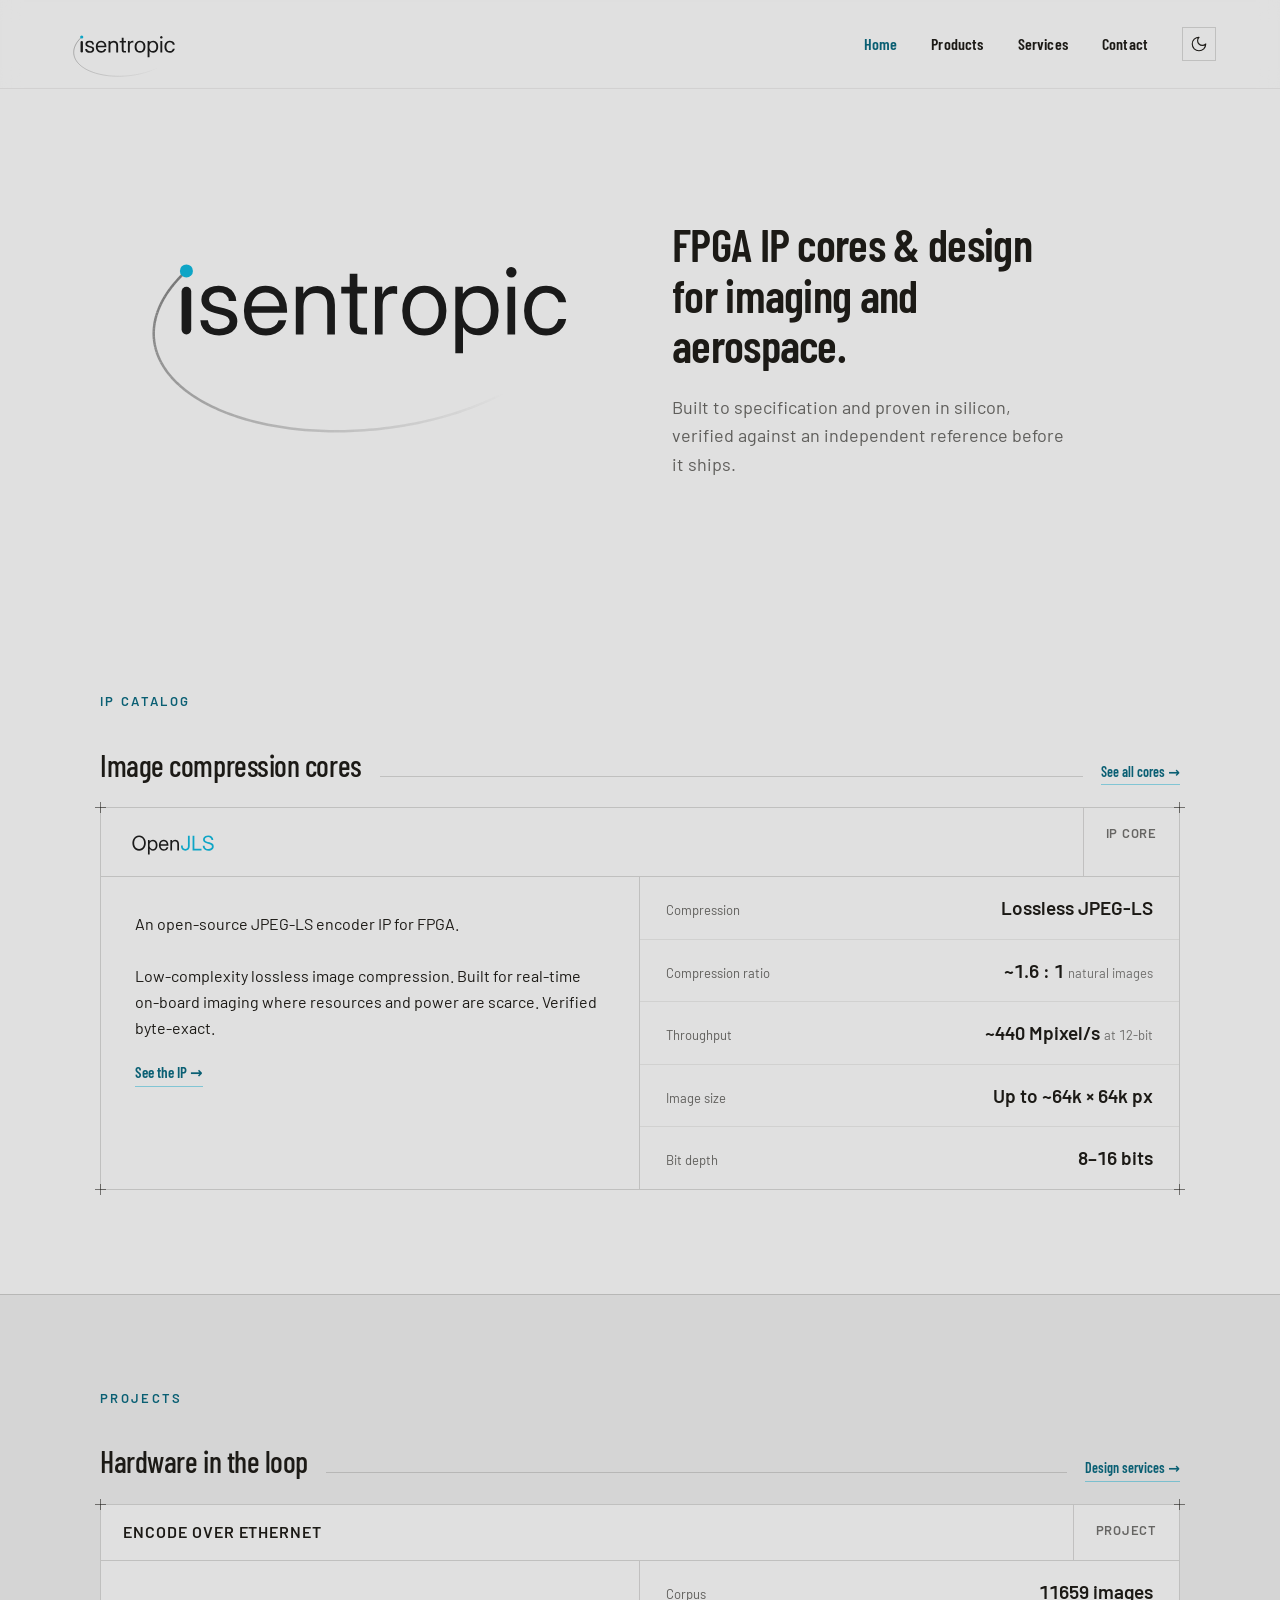
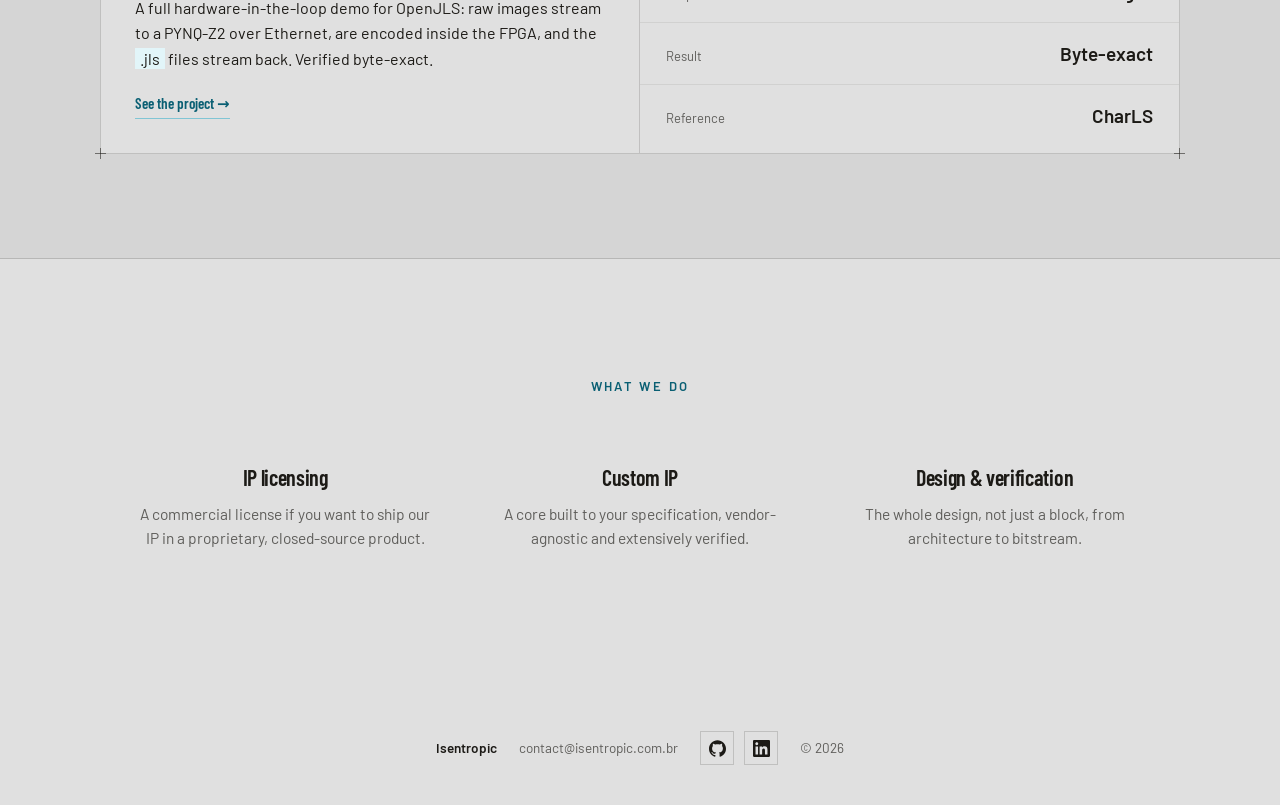
==== commit 4e926086: "Home hero: logo beside headline; Products: Image compression heading Co-Authored-By: Claude Opus 5.5" ====
--- a/export/index.html
+++ b/export/index.html
@@ -407,7 +407,14 @@
 .nlink:hover,.nlink[data-active]{color:var(--color-accent-700);}
 .cta{color:var(--color-accent-700);text-decoration:none;font-family:var(--font-heading);font-weight:var(--font-heading-weight);border-bottom:1px solid color-mix(in srgb,var(--color-accent) 45%,transparent);padding-bottom:2px;transition:border-color .18s;}
 .cta:hover{border-color:var(--color-accent);}
-.hero-h{font-family:var(--font-heading);font-weight:var(--font-heading-weight);font-size:clamp(44px,6.6vw,76px);line-height:1.04;}
+.hero-h{font-family:var(--font-heading);font-weight:var(--font-heading-weight);font-size:clamp(30px,3.6vw,46px);line-height:1.1;}
+.hero-split{max-width:1180px;margin:0 auto;box-sizing:border-box;width:100%;display:grid;grid-template-columns:1fr 1fr;align-items:center;gap:clamp(32px,5vw,80px);}
+.hero-logo img{width:100%;max-width:520px;height:auto;}
+@media(max-width:900px){
+  .hero-split{grid-template-columns:1fr;justify-items:center;text-align:center;}
+  .hero-split .hero-h,.hero-split p{margin-inline:auto !important;}
+  .hero-logo img{max-width:340px;}
+}
 .sec-head{font-size:clamp(26px,3.2vw,36px);margin:0;display:flex;align-items:baseline;gap:16px;color:var(--color-accent-700);}
 .sec-no{color:color-mix(in srgb,var(--color-accent-700) 45%,transparent);font-feature-settings:'tnum' 1;}
 .kicker{font-size:12px;letter-spacing:0.16em;text-transform:uppercase;color:var(--color-accent-700);font-weight:600;}
@@ -582,10 +589,12 @@
   </nav>
 
   <!-- HERO -->
-  <section style="padding:150px var(--edge) 130px;display:flex;flex-direction:column;align-items:center;text-align:center;gap:30px;">
-    <h1 class="hero-h" style="margin:0;max-width:16ch;">FPGA IP cores &amp; design for aerospace and imaging.</h1>
-    <p style="font-size:clamp(18px,2vw,21px);line-height:1.55;font-weight:400;margin:0;max-width:34ch;color:color-mix(in srgb,var(--color-text) 66%,transparent);">Built to specification and proven in silicon, verified against an independent reference before it ships.</p>
-    
+  <section class="hero-split" style="padding:130px var(--edge) 120px;">
+    <div class="hero-logo"><img class="wm-light" src="assets/isentropic-wordmark.svg" alt="Isentropic"><img class="wm-dark" src="assets/isentropic-wordmark-dark.svg" alt="Isentropic"></div>
+    <div style="display:flex;flex-direction:column;gap:22px;">
+      <h1 class="hero-h" style="margin:0;max-width:18ch;">FPGA IP cores &amp; design for imaging and aerospace.</h1>
+      <p style="font-size:clamp(16px,1.6vw,18px);line-height:1.58;font-weight:400;margin:0;max-width:40ch;color:color-mix(in srgb,var(--color-text) 66%,transparent);">Built to specification and proven in silicon, verified against an independent reference before it ships.</p>
+    </div>
   </section>
 
 
